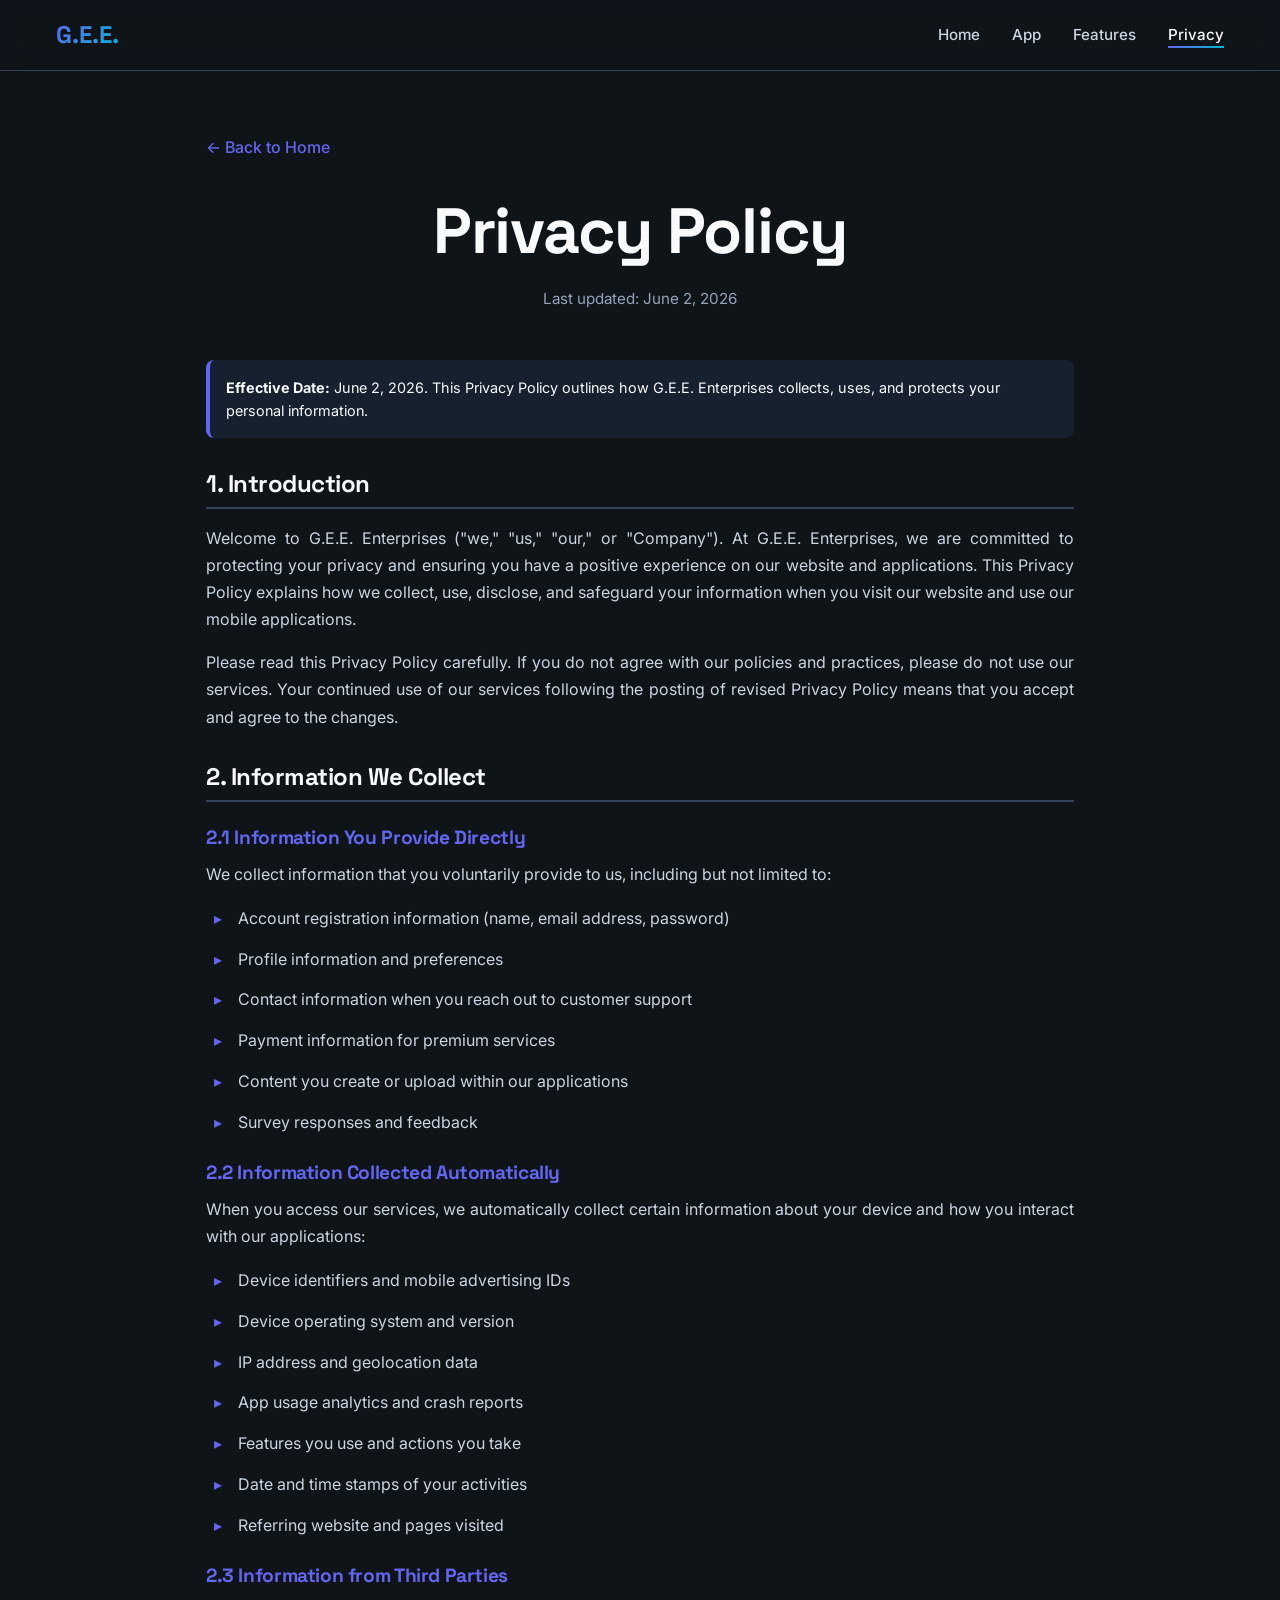
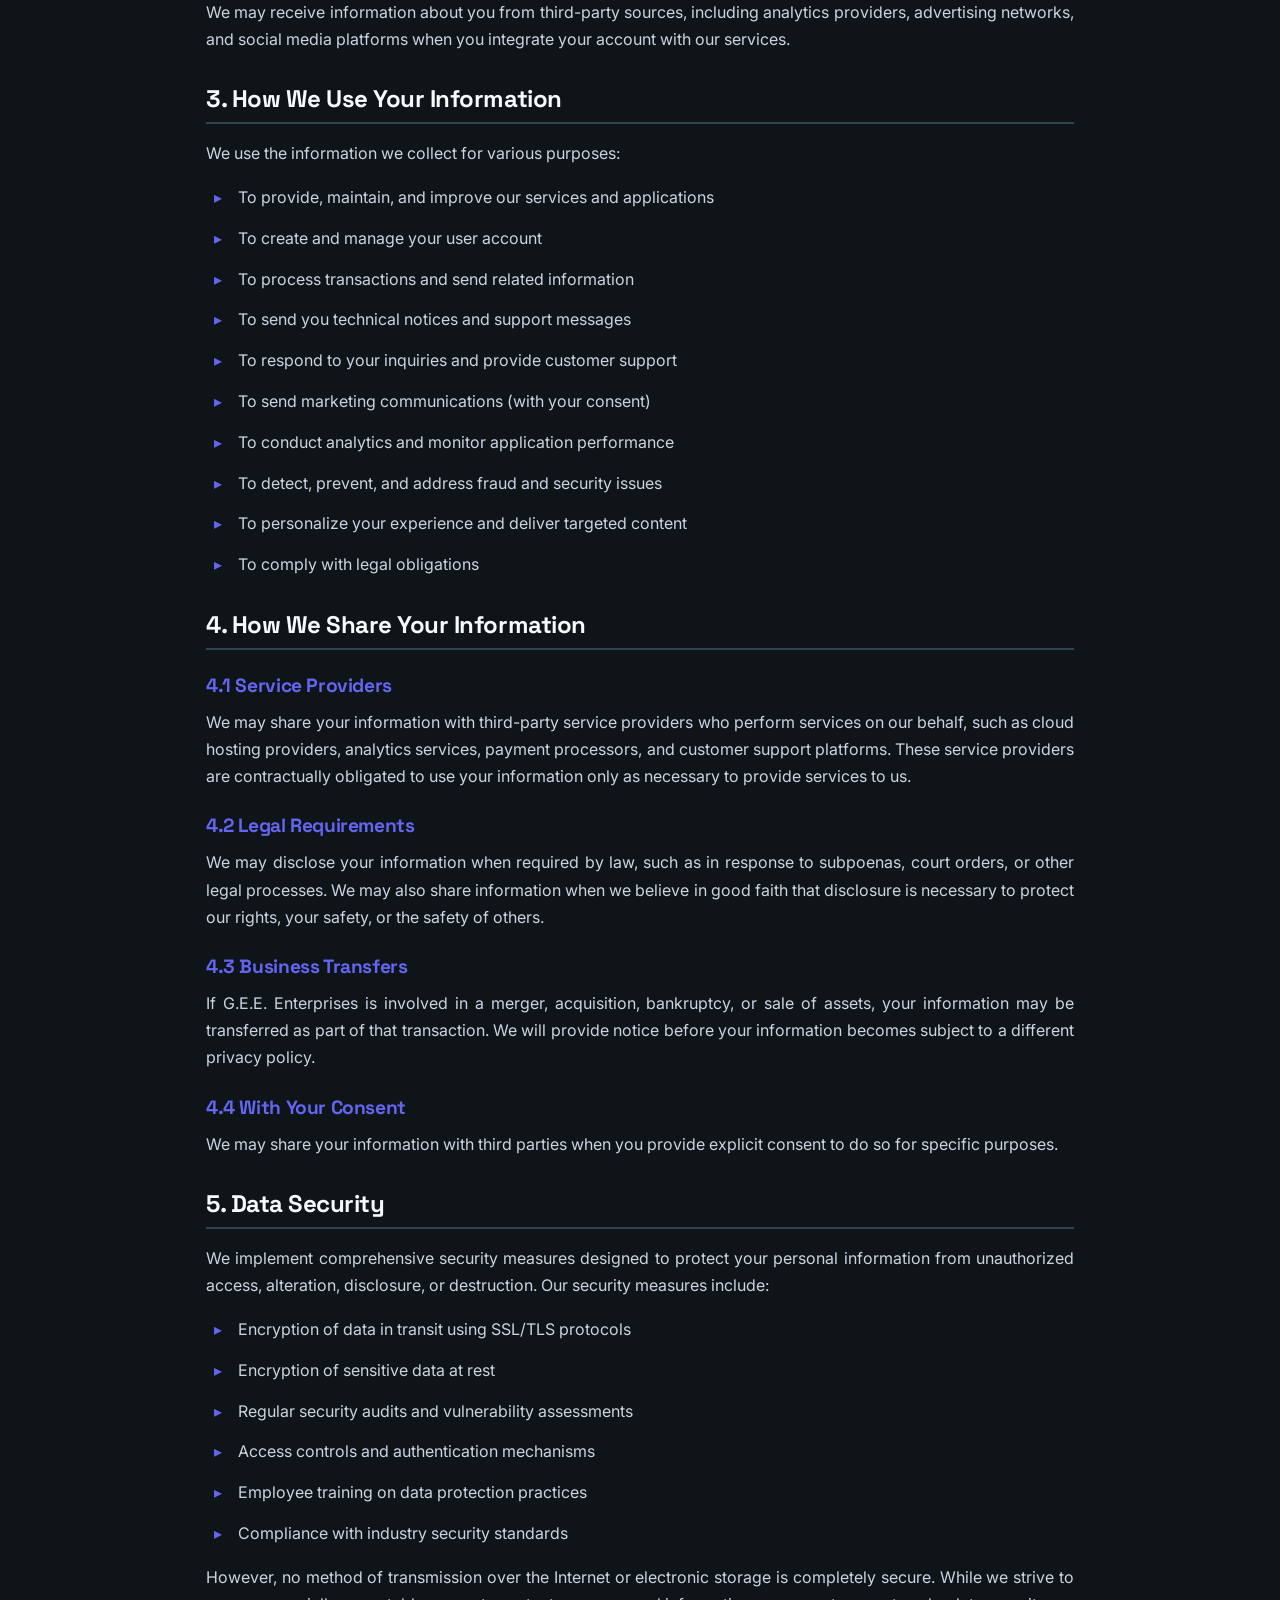
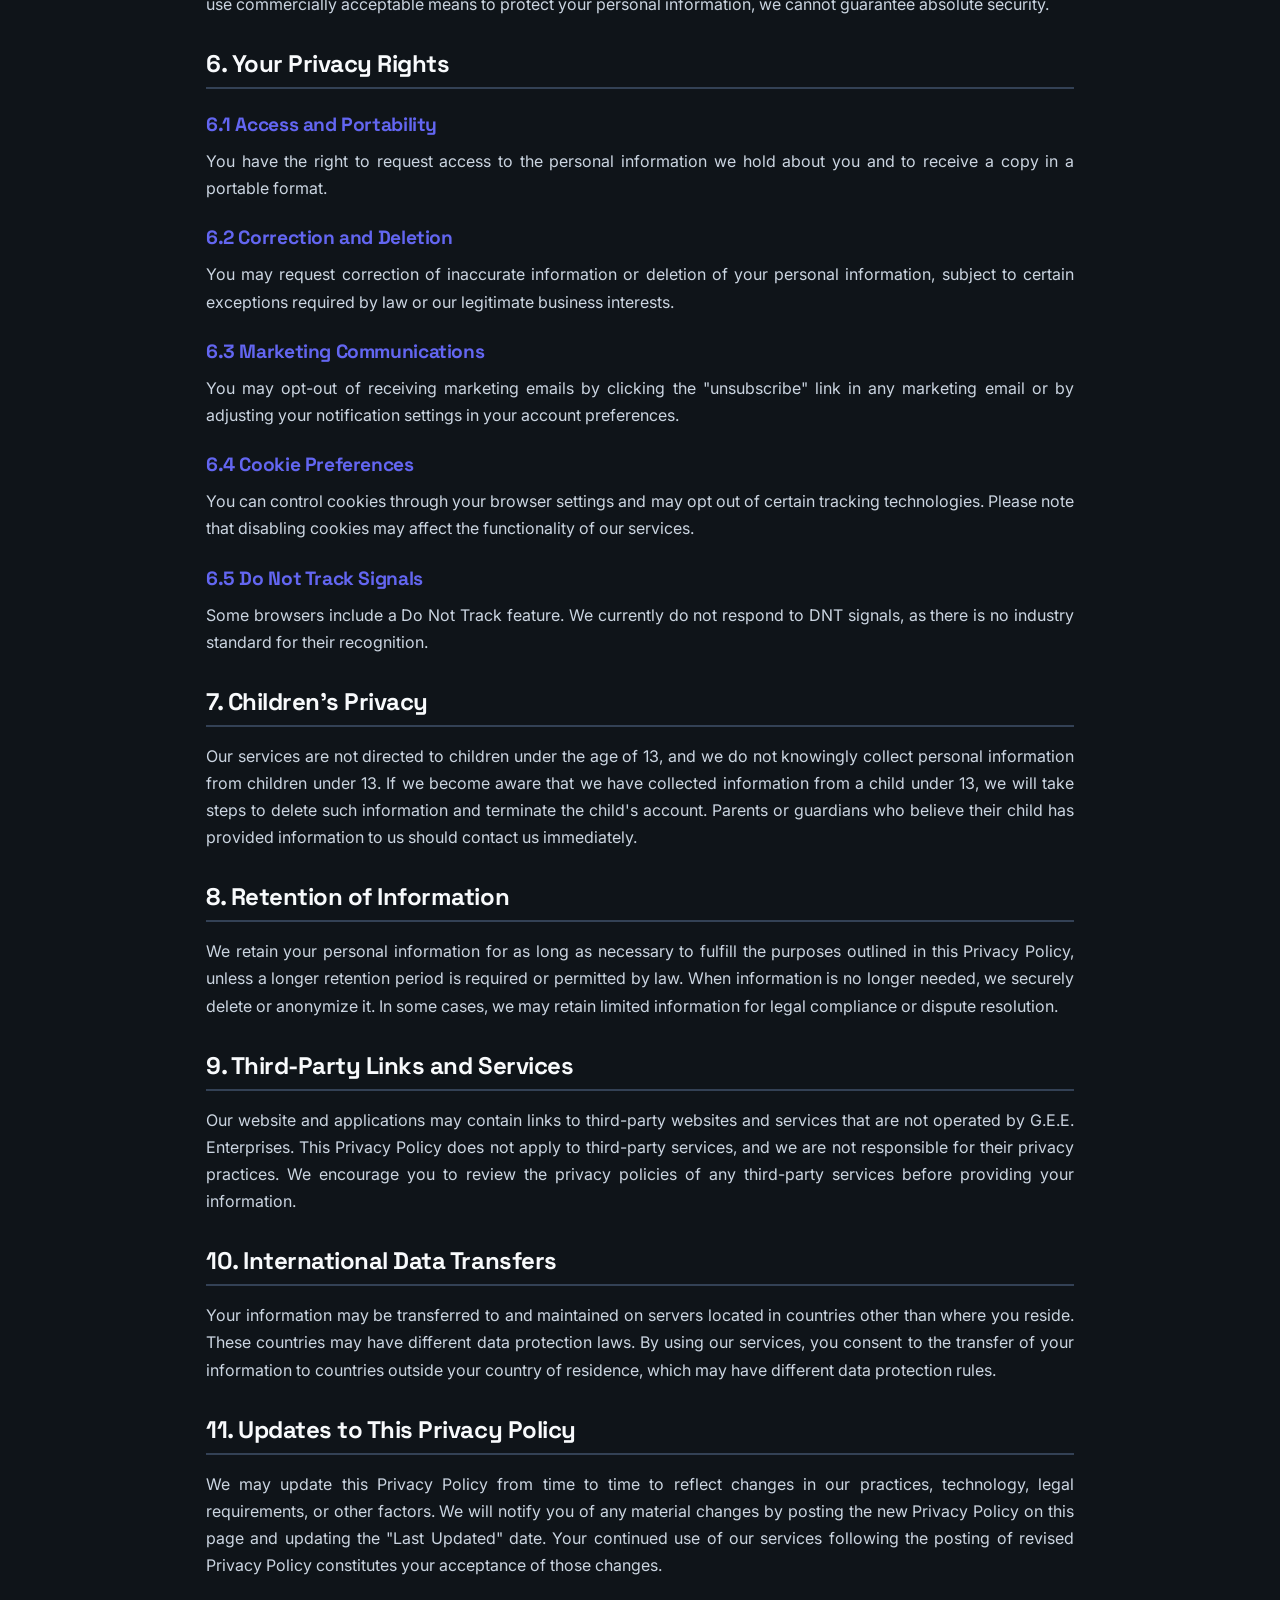
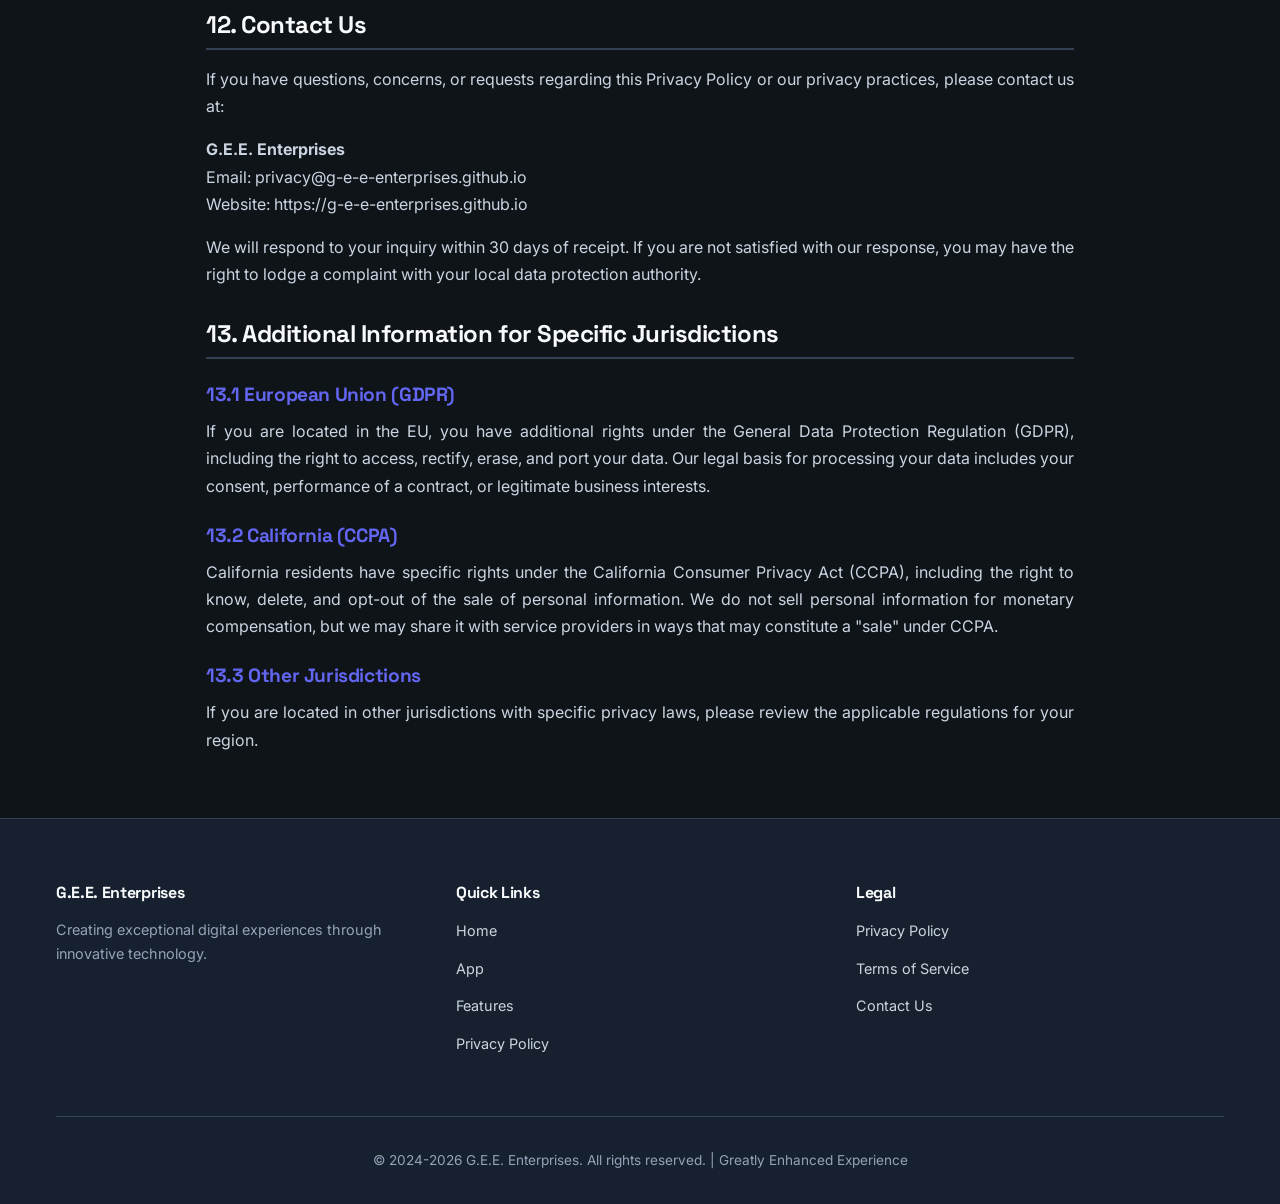
==== privacy-policy.html @ af55ce37 "Create comprehensive privacy policy page for Google Play Store compliance" ====
<!DOCTYPE html>
<html lang="en">
<head>
    <meta charset="UTF-8">
    <meta name="viewport" content="width=device-width, initial-scale=1.0">
    <meta name="description" content="Privacy Policy for G.E.E. Enterprises applications and services.">
    <meta name="theme-color" content="#0f1419">
    
    <title>Privacy Policy | G.E.E. Enterprises</title>
    <link rel="stylesheet" href="styles.css">
    <link rel="preconnect" href="https://fonts.googleapis.com">
    <link rel="preconnect" href="https://fonts.gstatic.com" crossorigin>
    <link href="https://fonts.googleapis.com/css2?family=Inter:wght@300;400;500;600;700&family=Space+Grotesk:wght@600;700&display=swap" rel="stylesheet">
    <style>
        .privacy-container {
            max-width: 900px;
            margin: 4rem auto;
            padding: 0 var(--spacing-unit);
        }

        .privacy-header {
            text-align: center;
            margin-bottom: 3rem;
        }

        .privacy-header h1 {
            margin-bottom: 1rem;
        }

        .privacy-header p {
            font-size: 0.95rem;
            color: var(--text-tertiary);
        }

        .privacy-content {
            line-height: 1.8;
        }

        .privacy-section {
            margin-bottom: 2rem;
        }

        .privacy-section h2 {
            font-size: 1.5rem;
            margin-top: 2rem;
            margin-bottom: 1rem;
            padding-bottom: 0.5rem;
            border-bottom: 2px solid var(--border-color);
        }

        .privacy-section h3 {
            font-size: 1.2rem;
            margin-top: 1.5rem;
            margin-bottom: 0.75rem;
            color: var(--accent-primary);
        }

        .privacy-section p {
            margin-bottom: 1rem;
            text-align: justify;
        }

        .privacy-section ul {
            list-style: none;
            margin: 1rem 0 1rem 2rem;
        }

        .privacy-section ul li {
            margin-bottom: 0.75rem;
            color: var(--text-secondary);
            position: relative;
        }

        .privacy-section ul li::before {
            content: '▸';
            position: absolute;
            left: -1.5rem;
            color: var(--accent-primary);
        }

        .last-updated {
            background-color: var(--bg-secondary);
            border-left: 4px solid var(--accent-primary);
            padding: 1rem;
            border-radius: 0.5rem;
            margin-bottom: 2rem;
            font-size: 0.9rem;
        }

        .back-link {
            display: inline-flex;
            align-items: center;
            gap: 0.5rem;
            margin-bottom: 2rem;
            color: var(--accent-primary);
            font-weight: 500;
            transition: var(--transition);
        }

        .back-link:hover {
            transform: translateX(-4px);
        }

        @media (max-width: 768px) {
            .privacy-container {
                margin: 2rem auto;
            }

            .privacy-section h2 {
                font-size: 1.3rem;
            }

            .privacy-section h3 {
                font-size: 1.1rem;
            }
        }
    </style>
</head>
<body>
    <!-- Navigation -->
    <nav class="navbar">
        <div class="container">
            <div class="navbar-content">
                <div class="logo">
                    <span class="logo-text">G.E.E.</span>
                </div>
                <ul class="nav-links">
                    <li><a href="index.html#home" class="nav-link">Home</a></li>
                    <li><a href="index.html#app" class="nav-link">App</a></li>
                    <li><a href="index.html#features" class="nav-link">Features</a></li>
                    <li><a href="#" class="nav-link active">Privacy</a></li>
                </ul>
            </div>
        </div>
    </nav>

    <!-- Privacy Policy Content -->
    <main class="privacy-container">
        <a href="index.html" class="back-link">← Back to Home</a>

        <div class="privacy-header">
            <h1>Privacy Policy</h1>
            <p>Last updated: June 2, 2026</p>
        </div>

        <div class="last-updated">
            <strong>Effective Date:</strong> June 2, 2026. This Privacy Policy outlines how G.E.E. Enterprises collects, uses, and protects your personal information.
        </div>

        <div class="privacy-content">
            <div class="privacy-section">
                <h2>1. Introduction</h2>
                <p>
                    Welcome to G.E.E. Enterprises ("we," "us," "our," or "Company"). At G.E.E. Enterprises, we are committed to protecting your privacy and ensuring you have a positive experience on our website and applications. This Privacy Policy explains how we collect, use, disclose, and safeguard your information when you visit our website and use our mobile applications.
                </p>
                <p>
                    Please read this Privacy Policy carefully. If you do not agree with our policies and practices, please do not use our services. Your continued use of our services following the posting of revised Privacy Policy means that you accept and agree to the changes.
                </p>
            </div>

            <div class="privacy-section">
                <h2>2. Information We Collect</h2>
                
                <h3>2.1 Information You Provide Directly</h3>
                <p>We collect information that you voluntarily provide to us, including but not limited to:</p>
                <ul>
                    <li>Account registration information (name, email address, password)</li>
                    <li>Profile information and preferences</li>
                    <li>Contact information when you reach out to customer support</li>
                    <li>Payment information for premium services</li>
                    <li>Content you create or upload within our applications</li>
                    <li>Survey responses and feedback</li>
                </ul>

                <h3>2.2 Information Collected Automatically</h3>
                <p>When you access our services, we automatically collect certain information about your device and how you interact with our applications:</p>
                <ul>
                    <li>Device identifiers and mobile advertising IDs</li>
                    <li>Device operating system and version</li>
                    <li>IP address and geolocation data</li>
                    <li>App usage analytics and crash reports</li>
                    <li>Features you use and actions you take</li>
                    <li>Date and time stamps of your activities</li>
                    <li>Referring website and pages visited</li>
                </ul>

                <h3>2.3 Information from Third Parties</h3>
                <p>
                    We may receive information about you from third-party sources, including analytics providers, advertising networks, and social media platforms when you integrate your account with our services.
                </p>
            </div>

            <div class="privacy-section">
                <h2>3. How We Use Your Information</h2>
                <p>We use the information we collect for various purposes:</p>
                <ul>
                    <li>To provide, maintain, and improve our services and applications</li>
                    <li>To create and manage your user account</li>
                    <li>To process transactions and send related information</li>
                    <li>To send you technical notices and support messages</li>
                    <li>To respond to your inquiries and provide customer support</li>
                    <li>To send marketing communications (with your consent)</li>
                    <li>To conduct analytics and monitor application performance</li>
                    <li>To detect, prevent, and address fraud and security issues</li>
                    <li>To personalize your experience and deliver targeted content</li>
                    <li>To comply with legal obligations</li>
                </ul>
            </div>

            <div class="privacy-section">
                <h2>4. How We Share Your Information</h2>
                
                <h3>4.1 Service Providers</h3>
                <p>
                    We may share your information with third-party service providers who perform services on our behalf, such as cloud hosting providers, analytics services, payment processors, and customer support platforms. These service providers are contractually obligated to use your information only as necessary to provide services to us.
                </p>

                <h3>4.2 Legal Requirements</h3>
                <p>
                    We may disclose your information when required by law, such as in response to subpoenas, court orders, or other legal processes. We may also share information when we believe in good faith that disclosure is necessary to protect our rights, your safety, or the safety of others.
                </p>

                <h3>4.3 Business Transfers</h3>
                <p>
                    If G.E.E. Enterprises is involved in a merger, acquisition, bankruptcy, or sale of assets, your information may be transferred as part of that transaction. We will provide notice before your information becomes subject to a different privacy policy.
                </p>

                <h3>4.4 With Your Consent</h3>
                <p>
                    We may share your information with third parties when you provide explicit consent to do so for specific purposes.
                </p>
            </div>

            <div class="privacy-section">
                <h2>5. Data Security</h2>
                <p>
                    We implement comprehensive security measures designed to protect your personal information from unauthorized access, alteration, disclosure, or destruction. Our security measures include:
                </p>
                <ul>
                    <li>Encryption of data in transit using SSL/TLS protocols</li>
                    <li>Encryption of sensitive data at rest</li>
                    <li>Regular security audits and vulnerability assessments</li>
                    <li>Access controls and authentication mechanisms</li>
                    <li>Employee training on data protection practices</li>
                    <li>Compliance with industry security standards</li>
                </ul>
                <p>
                    However, no method of transmission over the Internet or electronic storage is completely secure. While we strive to use commercially acceptable means to protect your personal information, we cannot guarantee absolute security.
                </p>
            </div>

            <div class="privacy-section">
                <h2>6. Your Privacy Rights</h2>
                
                <h3>6.1 Access and Portability</h3>
                <p>
                    You have the right to request access to the personal information we hold about you and to receive a copy in a portable format.
                </p>

                <h3>6.2 Correction and Deletion</h3>
                <p>
                    You may request correction of inaccurate information or deletion of your personal information, subject to certain exceptions required by law or our legitimate business interests.
                </p>

                <h3>6.3 Marketing Communications</h3>
                <p>
                    You may opt-out of receiving marketing emails by clicking the "unsubscribe" link in any marketing email or by adjusting your notification settings in your account preferences.
                </p>

                <h3>6.4 Cookie Preferences</h3>
                <p>
                    You can control cookies through your browser settings and may opt out of certain tracking technologies. Please note that disabling cookies may affect the functionality of our services.
                </p>

                <h3>6.5 Do Not Track Signals</h3>
                <p>
                    Some browsers include a Do Not Track feature. We currently do not respond to DNT signals, as there is no industry standard for their recognition.
                </p>
            </div>

            <div class="privacy-section">
                <h2>7. Children's Privacy</h2>
                <p>
                    Our services are not directed to children under the age of 13, and we do not knowingly collect personal information from children under 13. If we become aware that we have collected information from a child under 13, we will take steps to delete such information and terminate the child's account. Parents or guardians who believe their child has provided information to us should contact us immediately.
                </p>
            </div>

            <div class="privacy-section">
                <h2>8. Retention of Information</h2>
                <p>
                    We retain your personal information for as long as necessary to fulfill the purposes outlined in this Privacy Policy, unless a longer retention period is required or permitted by law. When information is no longer needed, we securely delete or anonymize it. In some cases, we may retain limited information for legal compliance or dispute resolution.
                </p>
            </div>

            <div class="privacy-section">
                <h2>9. Third-Party Links and Services</h2>
                <p>
                    Our website and applications may contain links to third-party websites and services that are not operated by G.E.E. Enterprises. This Privacy Policy does not apply to third-party services, and we are not responsible for their privacy practices. We encourage you to review the privacy policies of any third-party services before providing your information.
                </p>
            </div>

            <div class="privacy-section">
                <h2>10. International Data Transfers</h2>
                <p>
                    Your information may be transferred to and maintained on servers located in countries other than where you reside. These countries may have different data protection laws. By using our services, you consent to the transfer of your information to countries outside your country of residence, which may have different data protection rules.
                </p>
            </div>

            <div class="privacy-section">
                <h2>11. Updates to This Privacy Policy</h2>
                <p>
                    We may update this Privacy Policy from time to time to reflect changes in our practices, technology, legal requirements, or other factors. We will notify you of any material changes by posting the new Privacy Policy on this page and updating the "Last Updated" date. Your continued use of our services following the posting of revised Privacy Policy constitutes your acceptance of those changes.
                </p>
            </div>

            <div class="privacy-section">
                <h2>12. Contact Us</h2>
                <p>
                    If you have questions, concerns, or requests regarding this Privacy Policy or our privacy practices, please contact us at:
                </p>
                <p>
                    <strong>G.E.E. Enterprises</strong><br>
                    Email: privacy@g-e-e-enterprises.github.io<br>
                    Website: https://g-e-e-enterprises.github.io<br>
                </p>
                <p>
                    We will respond to your inquiry within 30 days of receipt. If you are not satisfied with our response, you may have the right to lodge a complaint with your local data protection authority.
                </p>
            </div>

            <div class="privacy-section">
                <h2>13. Additional Information for Specific Jurisdictions</h2>
                
                <h3>13.1 European Union (GDPR)</h3>
                <p>
                    If you are located in the EU, you have additional rights under the General Data Protection Regulation (GDPR), including the right to access, rectify, erase, and port your data. Our legal basis for processing your data includes your consent, performance of a contract, or legitimate business interests.
                </p>

                <h3>13.2 California (CCPA)</h3>
                <p>
                    California residents have specific rights under the California Consumer Privacy Act (CCPA), including the right to know, delete, and opt-out of the sale of personal information. We do not sell personal information for monetary compensation, but we may share it with service providers in ways that may constitute a "sale" under CCPA.
                </p>

                <h3>13.3 Other Jurisdictions</h3>
                <p>
                    If you are located in other jurisdictions with specific privacy laws, please review the applicable regulations for your region.
                </p>
            </div>
        </div>
    </main>

    <!-- Footer -->
    <footer class="footer">
        <div class="container">
            <div class="footer-content">
                <div class="footer-section">
                    <h4>G.E.E. Enterprises</h4>
                    <p>Creating exceptional digital experiences through innovative technology.</p>
                </div>
                <div class="footer-section">
                    <h4>Quick Links</h4>
                    <ul>
                        <li><a href="index.html#home">Home</a></li>
                        <li><a href="index.html#app">App</a></li>
                        <li><a href="index.html#features">Features</a></li>
                        <li><a href="#">Privacy Policy</a></li>
                    </ul>
                </div>
                <div class="footer-section">
                    <h4>Legal</h4>
                    <ul>
                        <li><a href="#">Privacy Policy</a></li>
                        <li><a href="#">Terms of Service</a></li>
                        <li><a href="#">Contact Us</a></li>
                    </ul>
                </div>
            </div>
            <div class="footer-bottom">
                <p>&copy; 2024-2026 G.E.E. Enterprises. All rights reserved. | Greatly Enhanced Experience</p>
            </div>
        </div>
    </footer>
</body>
</html>
---- styles.css ----
/* ============================================
   G.E.E. Enterprises - Premium Styles
   Dark Theme with Modern Design
   ============================================ */

:root {
    /* Color Palette */
    --bg-primary: #0f1419;
    --bg-secondary: #16202e;
    --bg-tertiary: #1f2937;
    
    --text-primary: #f8fafc;
    --text-secondary: #cbd5e1;
    --text-tertiary: #94a3b8;
    
    --accent-primary: #6366f1;
    --accent-secondary: #06b6d4;
    --accent-tertiary: #8b5cf6;
    --accent-danger: #ef4444;
    
    --border-color: #334155;
    
    /* Gradients */
    --gradient-primary: linear-gradient(135deg, #6366f1 0%, #06b6d4 100%);
    --gradient-secondary: linear-gradient(135deg, #8b5cf6 0%, #ec4899 100%);
    
    /* Typography */
    --font-primary: 'Inter', sans-serif;
    --font-display: 'Space Grotesk', sans-serif;
    
    /* Spacing */
    --spacing-unit: 1rem;
    
    /* Transitions */
    --transition: all 0.3s cubic-bezier(0.4, 0, 0.2, 1);
}

/* ============================================
   Reset & Base Styles
   ============================================ */

* {
    margin: 0;
    padding: 0;
    box-sizing: border-box;
}

html {
    scroll-behavior: smooth;
}

body {
    font-family: var(--font-primary);
    background-color: var(--bg-primary);
    color: var(--text-primary);
    line-height: 1.6;
    font-size: 16px;
    font-weight: 400;
    overflow-x: hidden;
}

/* ============================================
   Typography
   ============================================ */

h1, h2, h3, h4, h5, h6 {
    font-family: var(--font-display);
    font-weight: 700;
    line-height: 1.2;
    letter-spacing: -0.02em;
}

h1 {
    font-size: clamp(2rem, 5vw, 4rem);
}

h2 {
    font-size: clamp(1.75rem, 4vw, 3rem);
}

h3 {
    font-size: clamp(1.25rem, 2.5vw, 1.75rem);
}

p {
    color: var(--text-secondary);
    font-size: 1rem;
    line-height: 1.7;
}

a {
    color: var(--accent-primary);
    text-decoration: none;
    transition: var(--transition);
}

a:hover {
    color: var(--accent-secondary);
}

/* ============================================
   Container & Layout
   ============================================ */

.container {
    max-width: 1200px;
    margin: 0 auto;
    padding: 0 var(--spacing-unit);
    width: 100%;
}

/* ============================================
   Navigation Bar
   ============================================ */

.navbar {
    position: sticky;
    top: 0;
    z-index: 1000;
    background-color: rgba(15, 20, 25, 0.8);
    backdrop-filter: blur(10px);
    border-bottom: 1px solid var(--border-color);
}

.navbar-content {
    display: flex;
    justify-content: space-between;
    align-items: center;
    padding: 1rem 0;
}

.logo {
    display: flex;
    align-items: center;
    gap: 0.5rem;
}

.logo-text {
    font-family: var(--font-display);
    font-size: 1.5rem;
    font-weight: 700;
    background: var(--gradient-primary);
    -webkit-background-clip: text;
    -webkit-text-fill-color: transparent;
    background-clip: text;
}

.nav-links {
    display: flex;
    gap: 2rem;
    list-style: none;
}

.nav-link {
    color: var(--text-secondary);
    font-size: 0.95rem;
    font-weight: 500;
    position: relative;
    transition: var(--transition);
}

.nav-link::after {
    content: '';
    position: absolute;
    bottom: -4px;
    left: 0;
    width: 0;
    height: 2px;
    background: var(--gradient-primary);
    transition: var(--transition);
}

.nav-link:hover,
.nav-link.active {
    color: var(--text-primary);
}

.nav-link:hover::after,
.nav-link.active::after {
    width: 100%;
}

/* ============================================
   Buttons
   ============================================ */

.btn {
    display: inline-flex;
    align-items: center;
    justify-content: center;
    gap: 0.5rem;
    padding: 0.75rem 1.5rem;
    border: none;
    border-radius: 0.5rem;
    font-family: var(--font-primary);
    font-size: 0.95rem;
    font-weight: 600;
    cursor: pointer;
    transition: var(--transition);
    text-decoration: none;
}

.btn-primary {
    background: var(--gradient-primary);
    color: var(--text-primary);
    box-shadow: 0 8px 24px rgba(99, 102, 241, 0.3);
}

.btn-primary:hover {
    box-shadow: 0 12px 32px rgba(99, 102, 241, 0.4);
    transform: translateY(-2px);
}

.btn-secondary {
    background-color: transparent;
    color: var(--text-primary);
    border: 2px solid var(--border-color);
}

.btn-secondary:hover {
    background-color: var(--bg-secondary);
    border-color: var(--accent-primary);
    color: var(--accent-primary);
}

.btn-lg {
    padding: 1rem 2rem;
    font-size: 1.05rem;
}

/* ============================================
   Hero Section
   ============================================ */

.hero {
    position: relative;
    min-height: calc(100vh - 80px);
    display: flex;
    align-items: center;
    justify-content: center;
    padding: 4rem 0;
    overflow: hidden;
}

.hero .container {
    position: relative;
    z-index: 10;
}

.hero-content {
    text-align: center;
    animation: fadeInUp 0.8s ease-out;
}

.hero-title {
    margin-bottom: 1.5rem;
    letter-spacing: -0.03em;
}

.gradient-text {
    background: var(--gradient-primary);
    -webkit-background-clip: text;
    -webkit-text-fill-color: transparent;
    background-clip: text;
}

.hero-subtitle {
    font-size: 1.25rem;
    max-width: 600px;
    margin: 0 auto 2rem;
    color: var(--text-secondary);
}

.hero-cta {
    display: flex;
    gap: 1rem;
    justify-content: center;
    flex-wrap: wrap;
}

.hero-background {
    position: absolute;
    inset: 0;
    z-index: 0;
}

.gradient-orb {
    position: absolute;
    border-radius: 50%;
    filter: blur(100px);
    opacity: 0.3;
}

.gradient-orb-1 {
    width: 400px;
    height: 400px;
    background: var(--gradient-primary);
    top: -200px;
    right: -200px;
    animation: float 8s ease-in-out infinite;
}

.gradient-orb-2 {
    width: 300px;
    height: 300px;
    background: var(--gradient-secondary);
    bottom: -150px;
    left: -150px;
    animation: float 10s ease-in-out infinite reverse;
}

@keyframes fadeInUp {
    from {
        opacity: 0;
        transform: translateY(30px);
    }
    to {
        opacity: 1;
        transform: translateY(0);
    }
}

@keyframes float {
    0%, 100% {
        transform: translateY(0px);
    }
    50% {
        transform: translateY(30px);
    }
}

/* ============================================
   Sections - General
   ============================================ */

section {
    padding: 6rem 0;
}

.section-header {
    text-align: center;
    margin-bottom: 4rem;
}

.section-header h2 {
    margin-bottom: 1rem;
}

.section-header p {
    font-size: 1.1rem;
    max-width: 500px;
    margin: 0 auto;
}

/* ============================================
   App Section
   ============================================ */

.app-section {
    background-color: var(--bg-secondary);
}

.app-grid {
    display: grid;
    grid-template-columns: 1fr 1fr;
    gap: 4rem;
    align-items: center;
}

.app-mockup {
    display: flex;
    justify-content: center;
    animation: slideInLeft 0.8s ease-out;
}

.phone-frame {
    width: 280px;
    height: 560px;
    background: linear-gradient(135deg, #1f2937 0%, #111827 100%);
    border-radius: 40px;
    padding: 12px;
    box-shadow: 0 20px 60px rgba(0, 0, 0, 0.4);
    position: relative;
    border: 1px solid var(--border-color);
}

.phone-frame::before {
    content: '';
    position: absolute;
    top: 0;
    left: 50%;
    transform: translateX(-50%);
    width: 150px;
    height: 28px;
    background-color: #0f1419;
    border-radius: 0 0 30px 30px;
    z-index: 10;
}

.phone-screen {
    width: 100%;
    height: 100%;
    background: linear-gradient(135deg, #16202e 0%, #1f2937 100%);
    border-radius: 35px;
    overflow: hidden;
    display: flex;
    align-items: center;
    justify-content: center;
}

.mockup-placeholder {
    width: 100%;
    height: 100%;
    padding: 20px;
}

.mockup-placeholder svg {
    width: 100%;
    height: 100%;
}

@keyframes slideInLeft {
    from {
        opacity: 0;
        transform: translateX(-50px);
    }
    to {
        opacity: 1;
        transform: translateX(0);
    }
}

.app-content {
    animation: slideInRight 0.8s ease-out;
}

.app-content h3 {
    margin-bottom: 1rem;
}

.app-content > p {
    margin-bottom: 2rem;
    font-size: 1.05rem;
}

@keyframes slideInRight {
    from {
        opacity: 0;
        transform: translateX(50px);
    }
    to {
        opacity: 1;
        transform: translateX(0);
    }
}

/* ============================================
   Features List
   ============================================ */

.features-list {
    list-style: none;
    margin: 2rem 0;
}

.features-list li {
    display: flex;
    align-items: center;
    gap: 1rem;
    padding: 0.75rem 0;
    color: var(--text-secondary);
    font-size: 1rem;
}

.feature-icon {
    display: inline-flex;
    align-items: center;
    justify-content: center;
    width: 28px;
    height: 28px;
    background: var(--gradient-primary);
    color: var(--text-primary);
    border-radius: 50%;
    font-weight: 700;
    flex-shrink: 0;
}

/* ============================================
   Download Badges
   ============================================ */

.download-badges {
    display: flex;
    gap: 1rem;
    margin-top: 2rem;
    flex-wrap: wrap;
}

.store-badge {
    display: inline-flex;
    align-items: center;
    gap: 0.75rem;
    padding: 0.75rem 1.5rem;
    background-color: var(--bg-tertiary);
    border: 1px solid var(--border-color);
    border-radius: 0.5rem;
    color: var(--text-primary);
    transition: var(--transition);
}

.store-badge:hover {
    background-color: var(--bg-primary);
    border-color: var(--accent-primary);
    color: var(--accent-primary);
    transform: translateY(-2px);
}

.store-badge svg {
    width: 24px;
    height: 24px;
}

/* ============================================
   Features Grid
   ============================================ */

.features-section {
    position: relative;
}

.features-grid {
    display: grid;
    grid-template-columns: repeat(auto-fit, minmax(250px, 1fr));
    gap: 2rem;
}

.feature-card {
    background: linear-gradient(135deg, rgba(99, 102, 241, 0.05) 0%, rgba(6, 182, 212, 0.05) 100%);
    border: 1px solid var(--border-color);
    border-radius: 1rem;
    padding: 2rem;
    transition: var(--transition);
    position: relative;
    overflow: hidden;
}

.feature-card::before {
    content: '';
    position: absolute;
    top: 0;
    left: 0;
    right: 0;
    bottom: 0;
    background: var(--gradient-primary);
    opacity: 0;
    transition: var(--transition);
    z-index: -1;
}

.feature-card:hover {
    border-color: var(--accent-primary);
    transform: translateY(-8px);
}

.feature-card:hover::before {
    opacity: 0.05;
}

.feature-icon-box {
    width: 56px;
    height: 56px;
    background: var(--gradient-primary);
    border-radius: 0.75rem;
    display: flex;
    align-items: center;
    justify-content: center;
    margin-bottom: 1rem;
    color: var(--text-primary);
}

.feature-card h3 {
    margin-bottom: 0.75rem;
    color: var(--text-primary);
}

.feature-card p {
    font-size: 0.95rem;
}

/* ============================================
   CTA Section
   ============================================ */

.cta-section {
    background: linear-gradient(135deg, var(--bg-secondary) 0%, #1a2942 100%);
    position: relative;
    overflow: hidden;
}

.cta-section::before {
    content: '';
    position: absolute;
    inset: 0;
    background: radial-gradient(circle at 30% 50%, rgba(99, 102, 241, 0.1) 0%, transparent 50%);
    z-index: 0;
}

.cta-section::after {
    content: '';
    position: absolute;
    inset: 0;
    background: radial-gradient(circle at 70% 50%, rgba(6, 182, 212, 0.1) 0%, transparent 50%);
    z-index: 0;
}

.cta-content {
    position: relative;
    z-index: 10;
    text-align: center;
}

.cta-content h2 {
    margin-bottom: 1rem;
}

.cta-content p {
    font-size: 1.1rem;
    max-width: 500px;
    margin: 0 auto 2rem;
}

/* ============================================
   Footer
   ============================================ */

.footer {
    background-color: var(--bg-secondary);
    border-top: 1px solid var(--border-color);
    padding-top: 4rem;
    padding-bottom: 2rem;
}

.footer-content {
    display: grid;
    grid-template-columns: repeat(auto-fit, minmax(250px, 1fr));
    gap: 2rem;
    margin-bottom: 3rem;
}

.footer-section h4 {
    margin-bottom: 1rem;
    color: var(--text-primary);
    font-size: 1rem;
}

.footer-section p {
    font-size: 0.9rem;
    color: var(--text-tertiary);
}

.footer-section ul {
    list-style: none;
}

.footer-section ul li {
    margin-bottom: 0.75rem;
}

.footer-section a {
    color: var(--text-secondary);
    font-size: 0.9rem;
    transition: var(--transition);
}

.footer-section a:hover {
    color: var(--accent-primary);
}

.footer-bottom {
    border-top: 1px solid var(--border-color);
    padding-top: 2rem;
    text-align: center;
}

.footer-bottom p {
    font-size: 0.85rem;
    color: var(--text-tertiary);
}

/* ============================================
   Responsive Design
   ============================================ */

@media (max-width: 768px) {
    .nav-links {
        gap: 1rem;
    }

    .hero-cta {
        gap: 0.75rem;
    }

    .app-grid {
        grid-template-columns: 1fr;
        gap: 2rem;
    }

    .app-mockup {
        order: 2;
    }

    .app-content {
        order: 1;
    }

    .phone-frame {
        width: 240px;
        height: 480px;
    }

    .features-grid {
        grid-template-columns: 1fr;
    }

    .download-badges {
        flex-direction: column;
    }

    .store-badge {
        justify-content: center;
    }

    section {
        padding: 4rem 0;
    }

    .section-header {
        margin-bottom: 2rem;
    }
}

@media (max-width: 480px) {
    .hero-title {
        font-size: 1.75rem;
    }

    .hero-subtitle {
        font-size: 1rem;
    }

    .btn {
        padding: 0.6rem 1.2rem;
        font-size: 0.9rem;
    }

    .nav-links {
        gap: 0.75rem;
        font-size: 0.85rem;
    }

    .navbar-content {
        padding: 0.75rem 0;
    }

    .phone-frame {
        width: 200px;
        height: 400px;
    }

    .feature-card {
        padding: 1.5rem;
    }

    h2 {
        font-size: 1.5rem;
    }

    .cta-content h2 {
        font-size: 1.5rem;
    }

    .gradient-orb-1 {
        width: 250px;
        height: 250px;
    }

    .gradient-orb-2 {
        width: 200px;
        height: 200px;
    }
}

/* ============================================
   Print Styles
   ============================================ */

@media print {
    .navbar,
    .cta-section,
    .footer {
        display: none;
    }

    body {
        background-color: white;
        color: black;
    }
}
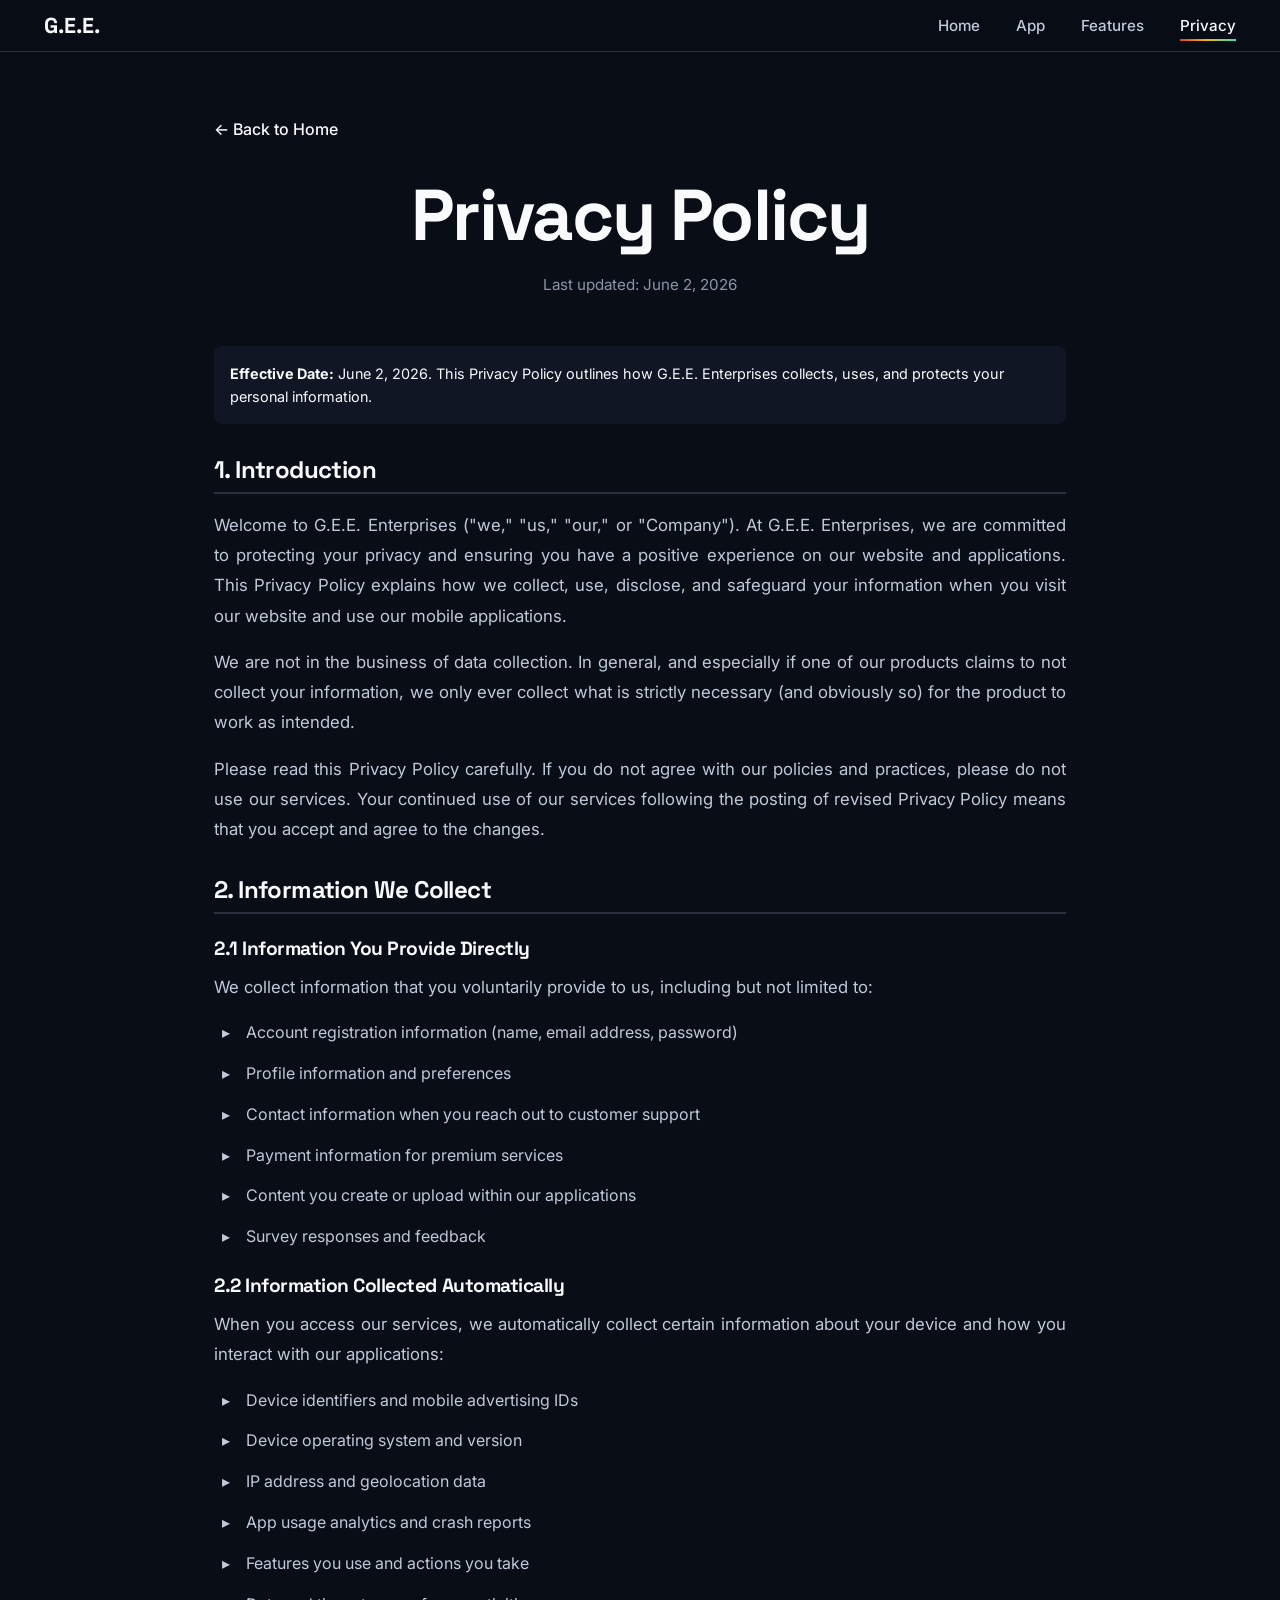
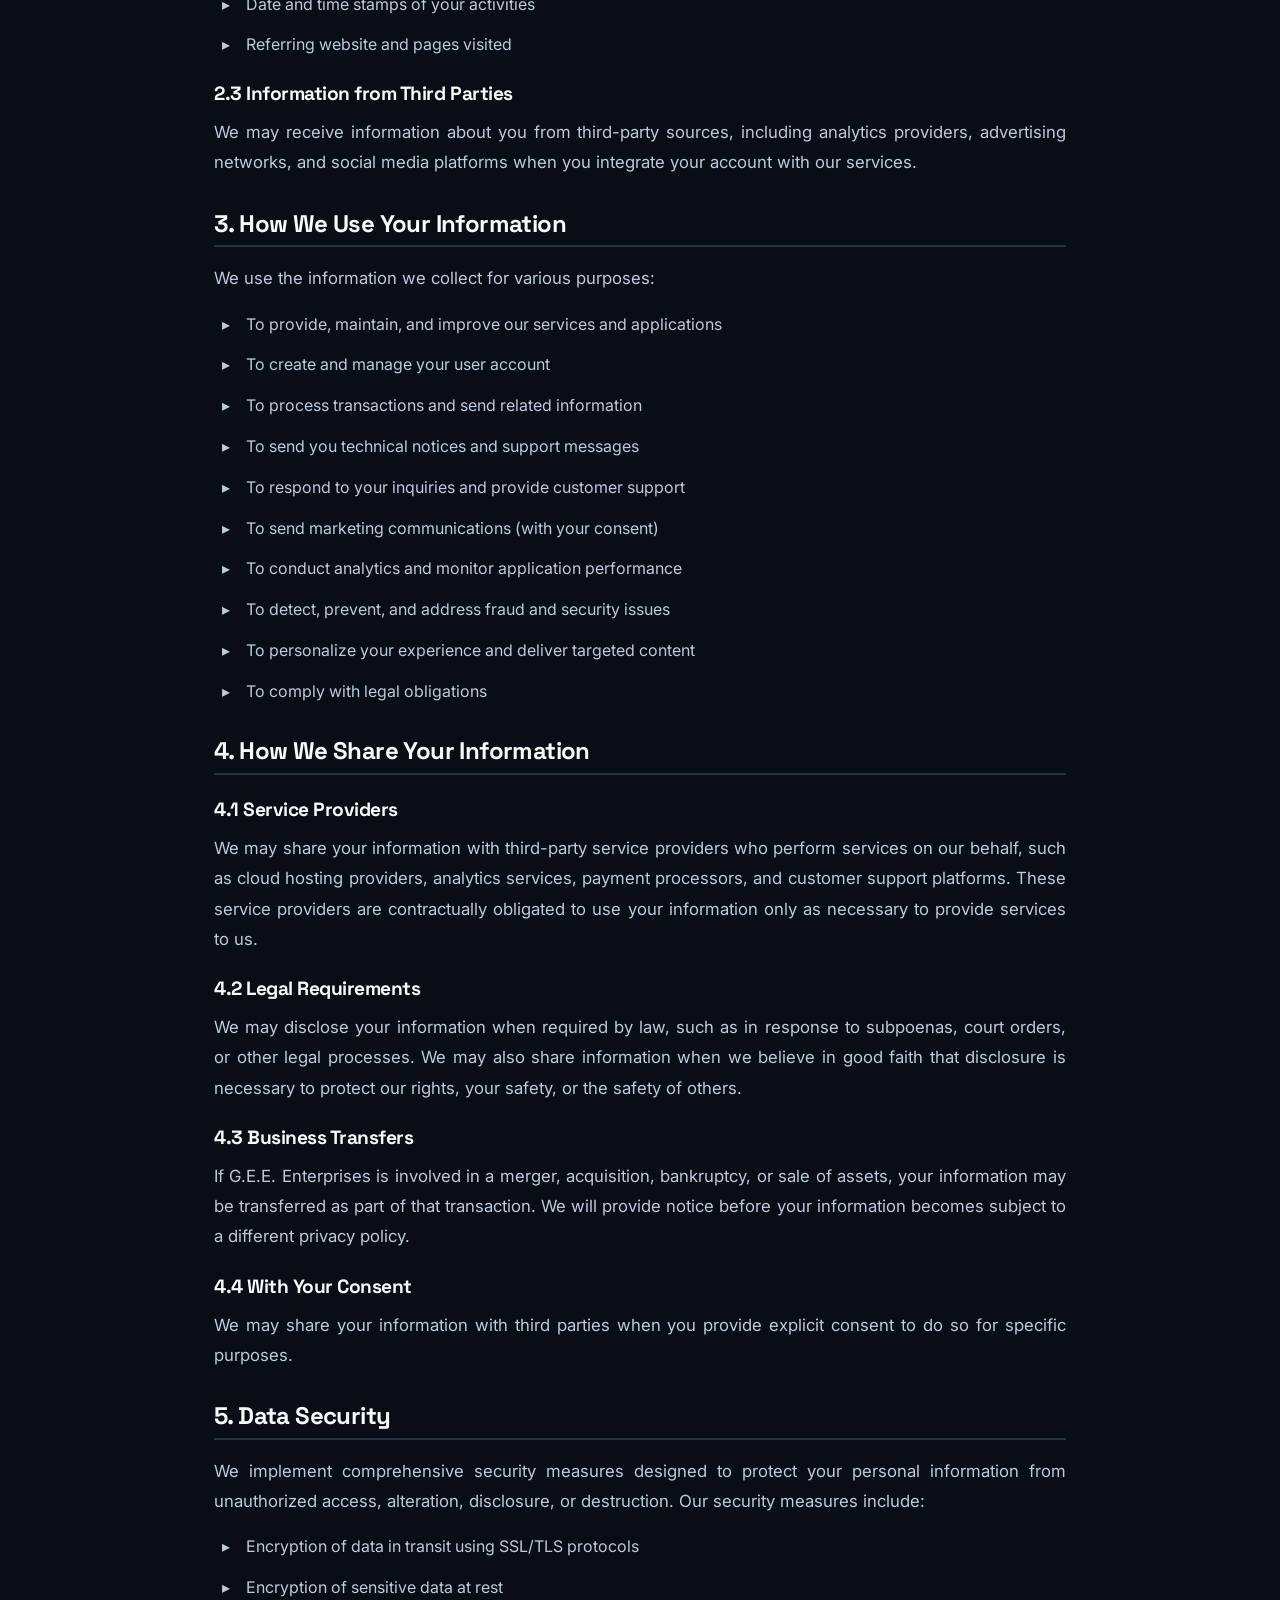
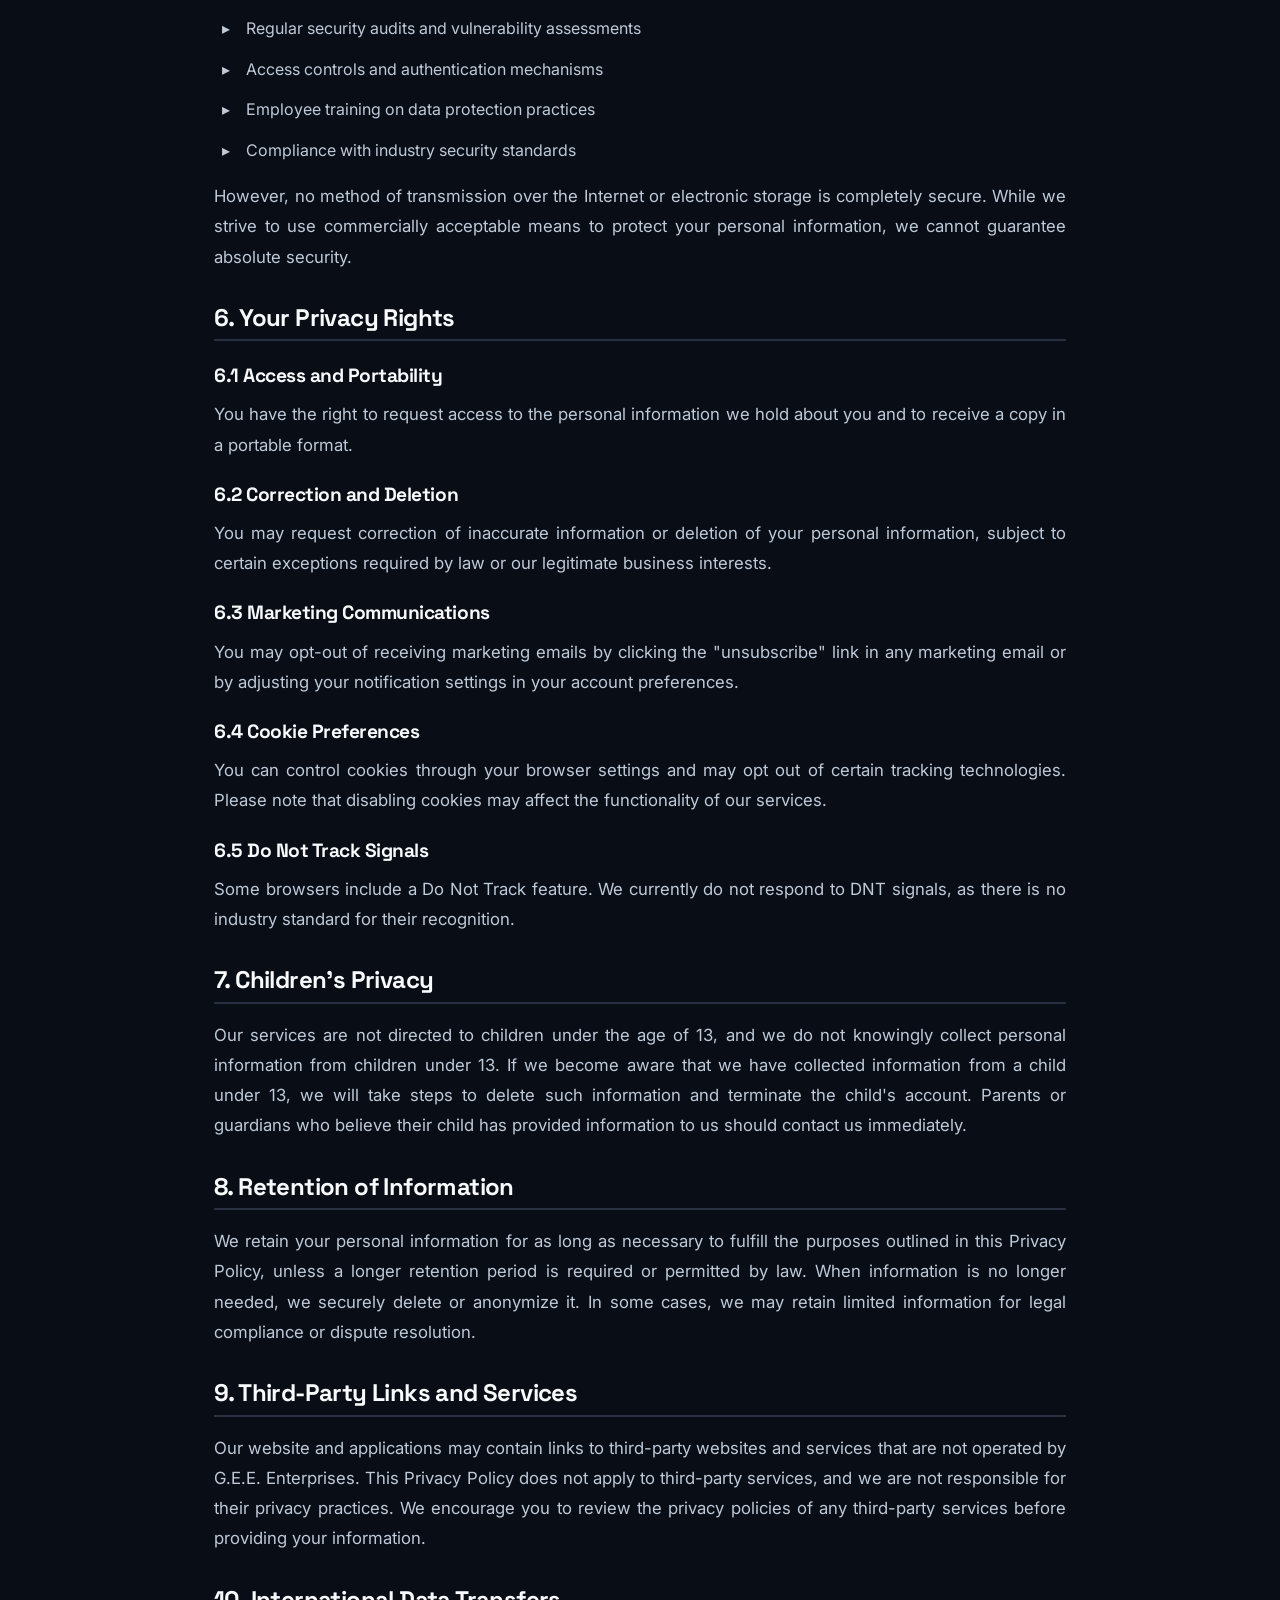
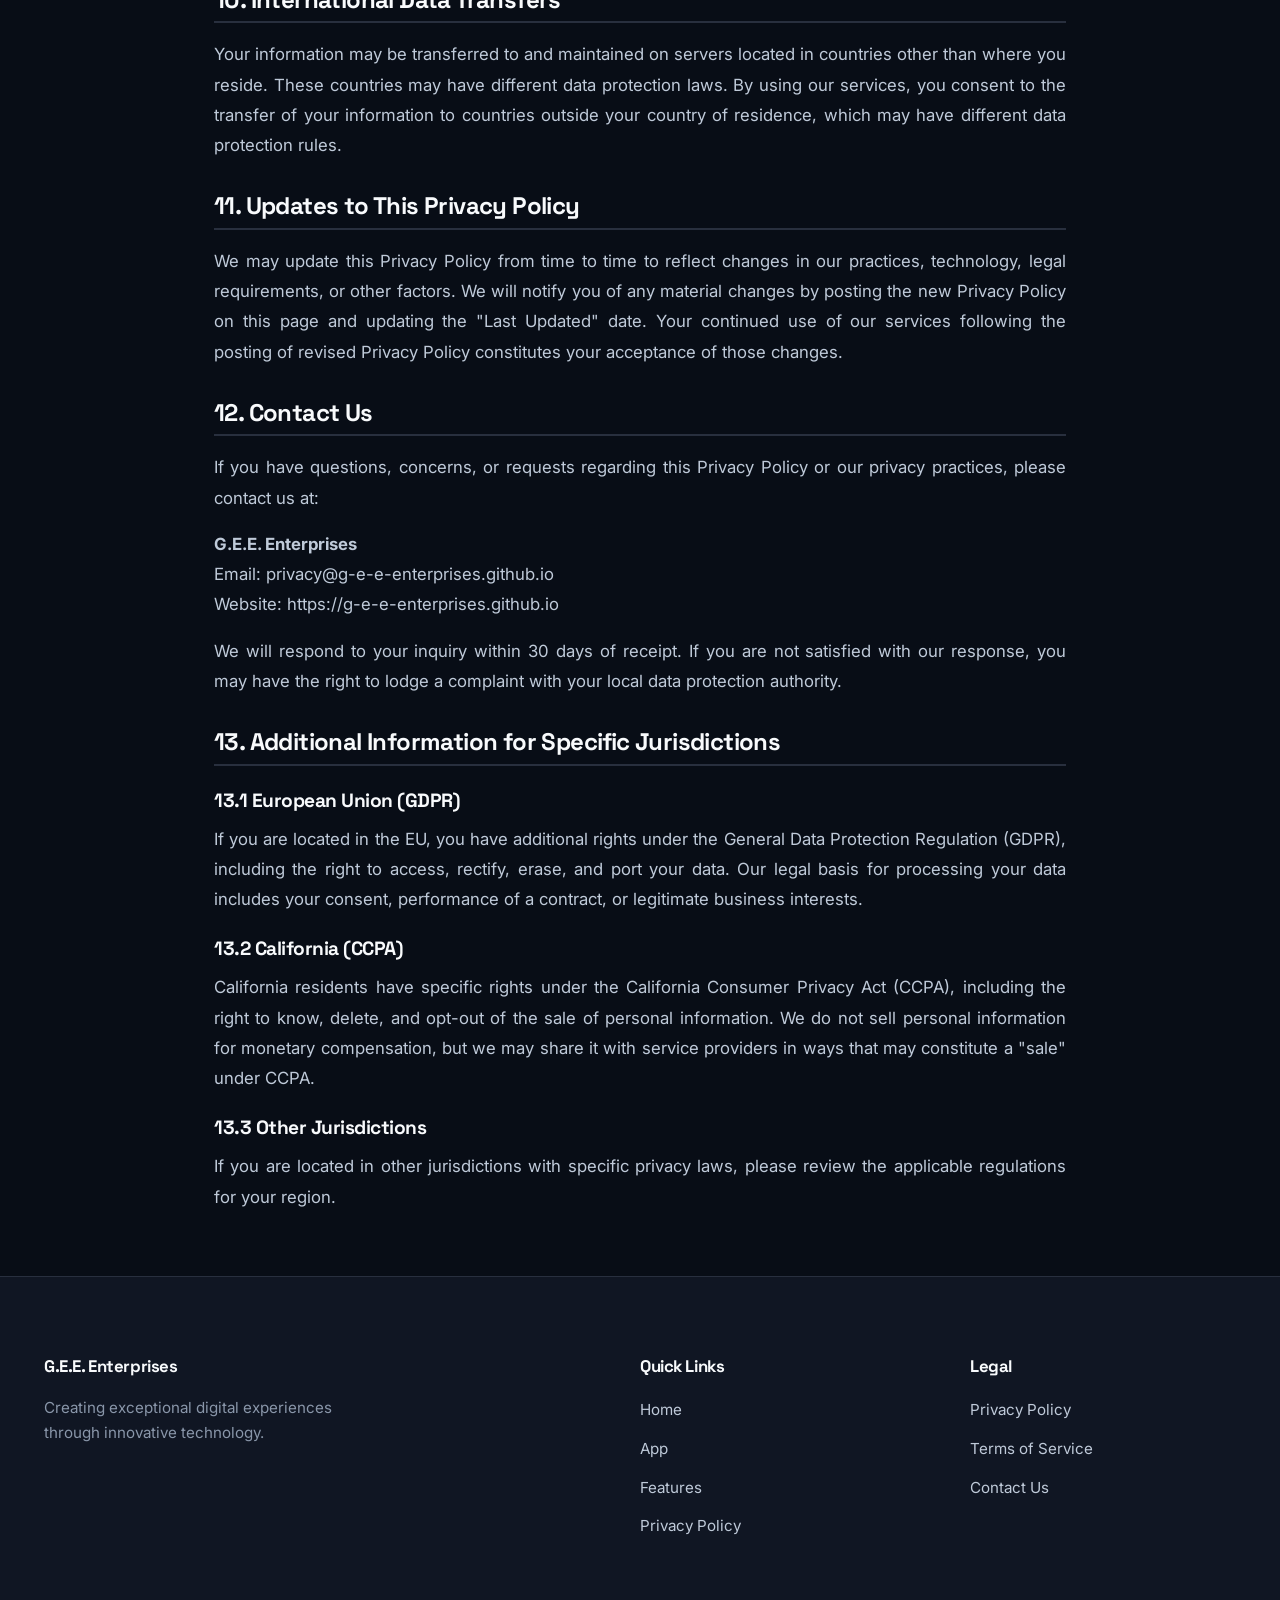
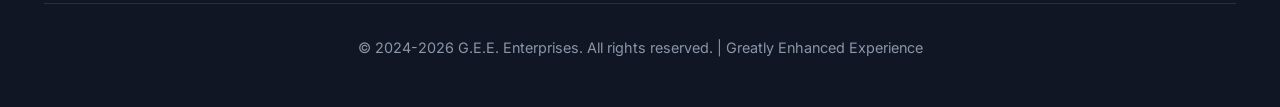
==== commit 74d307e5: "Clarify data collection policy in privacy policy Added clarification on data collection practices." ====
--- a/privacy-policy.html
+++ b/privacy-policy.html
@@ -152,6 +152,9 @@
                 <h2>1. Introduction</h2>
                 <p>
                     Welcome to G.E.E. Enterprises ("we," "us," "our," or "Company"). At G.E.E. Enterprises, we are committed to protecting your privacy and ensuring you have a positive experience on our website and applications. This Privacy Policy explains how we collect, use, disclose, and safeguard your information when you visit our website and use our mobile applications.
+                </p>
+                <p>
+                    We are not in the business of data collection. In general, and especially if one of our products claims to not collect your information, we only ever collect what is strictly necessary (and obviously so) for the product to work as intended.
                 </p>
                 <p>
                     Please read this Privacy Policy carefully. If you do not agree with our policies and practices, please do not use our services. Your continued use of our services following the posting of revised Privacy Policy means that you accept and agree to the changes.
--- a/styles.css
+++ b/styles.css
@@ -1,44 +1,47 @@
 /* ============================================
-   G.E.E. Enterprises - Premium Styles
-   Dark Theme with Modern Design
+   G.E.E. Enterprises - Premium Design System
+   Dark Theme with Rusty Red, Gold & Turquoise Highlights
    ============================================ */
 
 :root {
-    /* Color Palette */
-    --bg-primary: #0f1419;
-    --bg-secondary: #16202e;
-    --bg-tertiary: #1f2937;
+    /* Color Tokens (HSL) */
+    --bg-primary: hsl(222, 45%, 6%);
+    --bg-secondary: hsl(222, 38%, 10%);
+    --bg-tertiary: hsl(222, 30%, 15%);
     
-    --text-primary: #f8fafc;
-    --text-secondary: #cbd5e1;
-    --text-tertiary: #94a3b8;
+    --text-primary: hsl(210, 40%, 98%);
+    --text-secondary: hsl(215, 25%, 80%);
+    --text-tertiary: hsl(215, 16%, 60%);
     
-    --accent-primary: #6366f1;
-    --accent-secondary: #06b6d4;
-    --accent-tertiary: #8b5cf6;
-    --accent-danger: #ef4444;
+    /* Harmonious Non-Purple Palette */
+    --accent-red: hsl(12, 72%, 48%);       /* Rusty red */
+    --accent-gold: hsl(45, 90%, 50%);      /* Semi-bright gold */
+    --accent-turquoise: hsl(174, 75%, 52%); /* Light turquoise */
+    --accent-green-dark: hsl(145, 55%, 22%); /* Allowed dark green */
+    --accent-danger: hsl(358, 75%, 59%);
     
-    --border-color: #334155;
+    --border-color: hsl(222, 22%, 20%);
+    --border-glow: hsla(12, 72%, 48%, 0.15);
     
     /* Gradients */
-    --gradient-primary: linear-gradient(135deg, #6366f1 0%, #06b6d4 100%);
-    --gradient-secondary: linear-gradient(135deg, #8b5cf6 0%, #ec4899 100%);
+    --gradient-primary: linear-gradient(135deg, var(--accent-red) 0%, var(--accent-gold) 50%, var(--accent-turquoise) 100%);
+    --gradient-accent: linear-gradient(135deg, var(--accent-gold) 0%, var(--accent-turquoise) 100%);
     
     /* Typography */
     --font-primary: 'Inter', sans-serif;
     --font-display: 'Space Grotesk', sans-serif;
     
-    /* Spacing */
-    --spacing-unit: 1rem;
+    /* Spacing & Transitions */
+    --spacing-unit: 1.5rem;
+    --transition: all 0.35s cubic-bezier(0.25, 0.8, 0.25, 1);
     
-    /* Transitions */
-    --transition: all 0.3s cubic-bezier(0.4, 0, 0.2, 1);
+    /* Scroll margin offset */
+    scroll-padding-top: 130px;
 }
 
 /* ============================================
    Reset & Base Styles
    ============================================ */
-
 * {
     margin: 0;
     padding: 0;
@@ -53,101 +56,233 @@
     font-family: var(--font-primary);
     background-color: var(--bg-primary);
     color: var(--text-primary);
-    line-height: 1.6;
+    line-height: 1.625;
     font-size: 16px;
     font-weight: 400;
     overflow-x: hidden;
 }
 
+/* Scrollbar Styling */
+::-webkit-scrollbar {
+    width: 10px;
+}
+::-webkit-scrollbar-track {
+    background: var(--bg-primary);
+}
+::-webkit-scrollbar-thumb {
+    background: var(--bg-tertiary);
+    border-radius: 5px;
+    border: 2px solid var(--bg-primary);
+}
+::-webkit-scrollbar-thumb:hover {
+    background: var(--accent-red);
+}
+
+/* Focus Outline System */
+:focus-visible {
+    outline: 2px solid var(--accent-turquoise);
+    outline-offset: 4px;
+}
+
 /* ============================================
-   Typography
+   Typography & Elements
    ============================================ */
-
 h1, h2, h3, h4, h5, h6 {
     font-family: var(--font-display);
     font-weight: 700;
-    line-height: 1.2;
-    letter-spacing: -0.02em;
+    line-height: 1.15;
+    letter-spacing: -0.025em;
 }
 
 h1 {
-    font-size: clamp(2rem, 5vw, 4rem);
+    font-size: clamp(2.25rem, 6vw, 4.5rem);
+    text-wrap: balance;
 }
 
 h2 {
-    font-size: clamp(1.75rem, 4vw, 3rem);
+    font-size: clamp(1.85rem, 4.5vw, 3.25rem);
+    text-wrap: balance;
 }
 
 h3 {
-    font-size: clamp(1.25rem, 2.5vw, 1.75rem);
+    font-size: clamp(1.35rem, 3vw, 2rem);
 }
 
 p {
     color: var(--text-secondary);
-    font-size: 1rem;
-    line-height: 1.7;
+    font-size: 1.05rem;
+    font-weight: 400;
 }
 
 a {
-    color: var(--accent-primary);
+    color: var(--accent-turquoise);
     text-decoration: none;
     transition: var(--transition);
 }
 
 a:hover {
-    color: var(--accent-secondary);
-}
-
-/* ============================================
-   Container & Layout
-   ============================================ */
+    color: var(--text-primary);
+}
+
+/* Custom Gradients and Badge utilities */
+.gradient-text {
+    background: var(--gradient-primary);
+    -webkit-background-clip: text;
+    -webkit-text-fill-color: transparent;
+    background-clip: text;
+}
+
+/* 3-Word Title Palette Scheme */
+.title-3-words {
+    white-space: nowrap;
+    display: inline-block;
+    perspective: 1000px;
+    transform-style: preserve-3d;
+}
+
+.word-1-red, .word-2-gold, .word-3-turquoise {
+    display: inline-block;
+    -webkit-background-clip: text;
+    -webkit-text-fill-color: transparent;
+    background-clip: text;
+    
+    /* 3D projection, beveled outline & drop shadows for wide version */
+    transform: rotateX(3deg) translateZ(10px);
+    transform-origin: center;
+    -webkit-text-stroke: 1px hsla(0, 0%, 100%, 0.12);
+    filter: drop-shadow(0 1px 0px hsla(222, 20%, 4%, 0.9))
+            drop-shadow(0 2px 0px hsla(222, 20%, 4%, 0.8))
+            drop-shadow(0 3px 1px rgba(0, 0, 0, 0.7))
+            drop-shadow(0 8px 12px rgba(0, 0, 0, 0.5));
+    transition: transform 0.4s cubic-bezier(0.25, 0.8, 0.25, 1), 
+                filter 0.4s ease;
+}
+
+.word-1-red:hover, .word-2-gold:hover, .word-3-turquoise:hover {
+    transform: rotateX(1deg) translateZ(18px) scale(1.03);
+    filter: drop-shadow(0 1px 0px hsla(222, 20%, 4%, 0.95))
+            drop-shadow(0 3px 0px hsla(222, 20%, 4%, 0.85))
+            drop-shadow(0 5px 2px rgba(0, 0, 0, 0.65))
+            drop-shadow(0 10px 16px rgba(0, 0, 0, 0.45));
+}
+
+.word-1-red {
+    background-image: linear-gradient(to right, var(--accent-red) 0%, var(--accent-red) 80%, var(--accent-gold) 100%);
+}
+
+.word-2-gold {
+    /* Gold is brighter in the center, deeper on the edges, no red/turquoise side accents */
+    background-image: linear-gradient(to right, hsl(45, 90%, 48%) 0%, hsl(48, 100%, 65%) 50%, hsl(45, 90%, 48%) 100%);
+}
+
+.word-3-turquoise {
+    background-image: linear-gradient(to right, var(--accent-gold) 0%, var(--accent-turquoise) 20%, var(--accent-turquoise) 100%);
+}
+
+.badge-container {
+    margin-bottom: 1.25rem;
+}
+
+.hero-badge {
+    background: hsla(12, 72%, 48%, 0.1);
+    color: hsl(12, 72%, 80%);
+    border: 1px solid hsla(12, 72%, 48%, 0.2);
+    padding: 0.35rem 1rem;
+    border-radius: 9999px;
+    font-size: 0.85rem;
+    font-weight: 600;
+    letter-spacing: 0.05em;
+    text-transform: uppercase;
+}
+
+.section-badge {
+    background: hsla(174, 75%, 52%, 0.15);
+    color: var(--accent-turquoise);
+    border: 1px solid hsla(174, 75%, 52%, 0.25);
+    padding: 0.3rem 0.9rem;
+    border-radius: 9999px;
+    font-size: 0.8rem;
+    font-weight: 600;
+    letter-spacing: 0.05em;
+    text-transform: uppercase;
+    display: inline-block;
+    margin-bottom: 1rem;
+}
 
 .container {
-    max-width: 1200px;
+    max-width: 1240px;
     margin: 0 auto;
     padding: 0 var(--spacing-unit);
     width: 100%;
 }
 
 /* ============================================
-   Navigation Bar
+   Navigation Bar (Glassmorphic)
    ============================================ */
-
 .navbar {
     position: sticky;
     top: 0;
     z-index: 1000;
-    background-color: rgba(15, 20, 25, 0.8);
-    backdrop-filter: blur(10px);
+    background-color: hsla(222, 45%, 6%, 0.7);
+    backdrop-filter: blur(20px);
+    -webkit-backdrop-filter: blur(20px);
     border-bottom: 1px solid var(--border-color);
+    transition: var(--transition);
 }
 
 .navbar-content {
     display: flex;
     justify-content: space-between;
     align-items: center;
-    padding: 1rem 0;
+    padding: 0.5rem 0; /* Reduced padding to fit the larger logo comfortably */
 }
 
 .logo {
     display: flex;
     align-items: center;
-    gap: 0.5rem;
+    gap: 0.75rem;
+}
+
+/* 2.5x Bigger Logo with Organic Tilt Animation */
+.logo-image {
+    height: 137px; /* 114px * 1.2 = 136.8px (20% bigger) */
+    width: auto;
+    filter: drop-shadow(0 4px 12px hsla(12, 72%, 48%, 0.3));
+    transition: filter 0.35s ease;
+    transform-origin: center;
+    animation: logo-organic-tilt 7s ease-in-out infinite;
+}
+
+.logo-image:hover {
+    filter: drop-shadow(0 6px 20px hsla(174, 75%, 52%, 0.45));
+}
+
+@keyframes logo-organic-tilt {
+    0%, 100% {
+        transform: rotate(-2.5deg);
+    }
+    50% {
+        transform: rotate(2.5deg);
+    }
 }
 
 .logo-text {
     font-family: var(--font-display);
-    font-size: 1.5rem;
+    font-size: 1.35rem;
     font-weight: 700;
-    background: var(--gradient-primary);
-    -webkit-background-clip: text;
-    -webkit-text-fill-color: transparent;
-    background-clip: text;
+    color: var(--text-primary);
+}
+
+.logo-subtitle {
+    font-weight: 300;
+    color: var(--text-tertiary);
+    font-size: 0.95rem;
 }
 
 .nav-links {
     display: flex;
-    gap: 2rem;
+    align-items: center;
+    gap: 2.25rem;
     list-style: none;
 }
 
@@ -156,13 +291,14 @@
     font-size: 0.95rem;
     font-weight: 500;
     position: relative;
+    padding: 0.25rem 0;
     transition: var(--transition);
 }
 
 .nav-link::after {
     content: '';
     position: absolute;
-    bottom: -4px;
+    bottom: -2px;
     left: 0;
     width: 0;
     height: 2px;
@@ -180,61 +316,65 @@
     width: 100%;
 }
 
+.btn-nav {
+    padding: 0.5rem 1.1rem !important;
+    font-size: 0.85rem !important;
+}
+
 /* ============================================
-   Buttons
+   Buttons Styling
    ============================================ */
-
 .btn {
     display: inline-flex;
     align-items: center;
     justify-content: center;
-    gap: 0.5rem;
-    padding: 0.75rem 1.5rem;
+    gap: 0.6rem;
+    padding: 0.8rem 1.75rem;
     border: none;
-    border-radius: 0.5rem;
+    border-radius: 0.6rem;
     font-family: var(--font-primary);
     font-size: 0.95rem;
     font-weight: 600;
     cursor: pointer;
     transition: var(--transition);
-    text-decoration: none;
 }
 
 .btn-primary {
     background: var(--gradient-primary);
-    color: var(--text-primary);
-    box-shadow: 0 8px 24px rgba(99, 102, 241, 0.3);
+    color: var(--bg-primary);
+    box-shadow: 0 8px 30px hsla(12, 72%, 48%, 0.35);
 }
 
 .btn-primary:hover {
-    box-shadow: 0 12px 32px rgba(99, 102, 241, 0.4);
+    box-shadow: 0 12px 35px hsla(12, 72%, 48%, 0.5);
     transform: translateY(-2px);
+    color: var(--bg-primary);
 }
 
 .btn-secondary {
-    background-color: transparent;
+    background-color: hsla(222, 30%, 15%, 0.8);
     color: var(--text-primary);
     border: 2px solid var(--border-color);
 }
 
 .btn-secondary:hover {
     background-color: var(--bg-secondary);
-    border-color: var(--accent-primary);
-    color: var(--accent-primary);
-}
-
-.btn-lg {
-    padding: 1rem 2rem;
-    font-size: 1.05rem;
+    border-color: var(--accent-turquoise);
+    color: var(--accent-turquoise);
+    transform: translateY(-2.2px);
+    box-shadow: 0 6px 20px hsla(174, 75%, 52%, 0.15);
+}
+
+.btn-full {
+    width: 100%;
 }
 
 /* ============================================
    Hero Section
    ============================================ */
-
 .hero {
     position: relative;
-    min-height: calc(100vh - 80px);
+    min-height: calc(88vh - 110px);
     display: flex;
     align-items: center;
     justify-content: center;
@@ -249,431 +389,961 @@
 
 .hero-content {
     text-align: center;
-    animation: fadeInUp 0.8s ease-out;
+    max-width: 820px;
+    margin: 0 auto;
+    animation: fadeInUp 0.9s cubic-bezier(0.16, 1, 0.3, 1);
 }
 
 .hero-title {
-    margin-bottom: 1.5rem;
-    letter-spacing: -0.03em;
-}
-
-.gradient-text {
+    margin-bottom: 1.75rem;
+    line-height: 1.1;
+}
+
+.hero-subtitle {
+    font-size: 1.25rem;
+    color: var(--text-secondary);
+    margin-bottom: 2.5rem;
+    line-height: 1.7;
+    text-wrap: pretty;
+    
+    background-color: hsla(222, 38%, 10%, 0.5);
+    backdrop-filter: blur(3px);
+    -webkit-backdrop-filter: blur(3px);
+    border: 1px solid var(--border-color);
+    border-radius: 0.75rem;
+    padding: 1rem 1.5rem;
+    display: inline-block;
+}
+
+.hero-cta {
+    display: flex;
+    gap: 1.25rem;
+    justify-content: center;
+    flex-wrap: wrap;
+}
+
+/* Page-wide Fixed Background & Grid */
+.page-background {
+    position: fixed;
+    inset: 0;
+    z-index: -2;
+    pointer-events: none;
+    overflow: hidden;
+    animation: pageBgOpacityGlow 8s ease-in-out infinite;
+}
+
+.grid-overlay {
+    position: absolute;
+    inset: 0;
+    background-image: linear-gradient(var(--border-color) 1px, transparent 1px),
+                      linear-gradient(90deg, var(--border-color) 1px, transparent 1px);
+    background-size: 60px 60px;
+    opacity: 0.12;
+}
+
+.gradient-orb {
+    position: fixed;
+    left: 0;
+    top: 0;
+    border-radius: 50%;
+    filter: blur(70px);
+    opacity: 0.48;
+    width: 30vw;
+    height: 30vw;
+    will-change: transform;
+}
+
+.gradient-orb-1 {
+    background: var(--accent-red);
+}
+
+.gradient-orb-2 {
+    background: var(--accent-turquoise);
+}
+
+.gradient-orb-3 {
+    background: var(--accent-gold);
+    filter: blur(50px); /* Sharper blur to increase core brightness and density */
+    opacity: 0; /* managed dynamically by JS */
+}
+
+@keyframes fadeInUp {
+    from {
+        opacity: 0;
+        transform: translateY(35px);
+    }
+    to {
+        opacity: 1;
+        transform: translateY(0);
+    }
+}
+
+@keyframes float {
+    0%, 100% {
+        transform: translateY(0px) scale(1);
+    }
+    50% {
+        transform: translateY(40px) scale(1.1);
+    }
+}
+
+/* ============================================
+   Sections General
+   ============================================ */
+section {
+    padding: 7.5rem 0;
+    border-bottom: 1px solid var(--border-color);
+}
+
+.section-header, .header-section {
+    text-align: center;
+    margin-bottom: 5.5rem;
+    max-width: 650px;
+    margin-left: auto;
+    margin-right: auto;
+    
+    background-color: hsla(222, 38%, 10%, 0.5);
+    backdrop-filter: blur(3px);
+    -webkit-backdrop-filter: blur(3px);
+    border: 1px solid var(--border-color);
+    border-radius: 1rem;
+    padding: 2rem;
+}
+
+.section-header h2 {
+    margin-bottom: 1.25rem;
+}
+
+.section-header p {
+    font-size: 1.15rem;
+    color: var(--text-secondary);
+}
+
+/* ============================================
+   Core Philosophy Section
+   ============================================ */
+.philosophy-section {
+    background-color: hsla(222, 38%, 10%, 0.5);
+    backdrop-filter: blur(3px);
+    -webkit-backdrop-filter: blur(3px);
+    border-top: 1px solid var(--border-color);
+    border-bottom: 1px solid var(--border-color);
+}
+
+.philosophy-grid {
+    display: grid;
+    grid-template-columns: repeat(2, 1fr);
+    gap: 2.5rem;
+}
+
+.philosophy-card {
+    background-color: var(--bg-primary);
+    border: 1px solid var(--border-color);
+    border-radius: 1.25rem;
+    padding: 3rem;
+    transition: var(--transition);
+    position: relative;
+    overflow: hidden;
+}
+
+.philosophy-card:hover {
+    transform: translateY(-8px);
+}
+
+.border-glow-red:hover {
+    border-color: hsla(12, 72%, 48%, 0.45);
+    box-shadow: 0 15px 40px hsla(12, 72%, 48%, 0.12);
+}
+
+.border-glow-gold:hover {
+    border-color: hsla(45, 90%, 50%, 0.45);
+    box-shadow: 0 15px 40px hsla(45, 90%, 50%, 0.12);
+}
+
+.border-glow-turquoise:hover {
+    border-color: hsla(174, 75%, 52%, 0.45);
+    box-shadow: 0 15px 40px hsla(174, 75%, 52%, 0.12);
+}
+
+.philosophy-icon-box {
+    width: 60px;
+    height: 60px;
+    border-radius: 0.8rem;
+    display: flex;
+    align-items: center;
+    justify-content: center;
+    margin-bottom: 1.75rem;
+    color: var(--bg-primary);
+}
+
+.bg-gradient-red {
+    background: linear-gradient(135deg, var(--accent-red) 0%, var(--accent-gold) 100%);
+}
+
+.bg-gradient-gold {
+    background: linear-gradient(135deg, var(--accent-gold) 0%, var(--accent-turquoise) 100%);
+}
+
+.bg-gradient-turquoise {
+    background: linear-gradient(135deg, var(--accent-turquoise) 0%, var(--accent-red) 100%);
+}
+
+.philosophy-card h3 {
+    margin-bottom: 1.1rem;
+    font-size: 1.6rem;
+}
+
+.philosophy-card p {
+    margin-bottom: 0;
+    font-size: 1.02rem;
+    line-height: 1.7;
+}
+
+/* ============================================
+   Flagship App Section
+   ============================================ */
+.flagship-section {
+    background-color: transparent;
+    position: relative;
+}
+
+.flagship-grid {
+    display: grid;
+    grid-template-columns: 420px 1fr;
+    gap: 5rem;
+    align-items: start;
+}
+
+/* CSS Smartphone Mockup */
+.app-showcase {
+    display: flex;
+    justify-content: center;
+    position: sticky;
+    top: 170px;
+}
+
+.phone-frame {
+    width: 320px;
+    height: 650px;
+    background-color: hsl(222, 20%, 4%);
+    border: 11px solid hsl(222, 15%, 15%);
+    border-radius: 46px;
+    box-shadow: 0 30px 70px hsla(0, 0%, 0%, 0.7),
+                0 0 0 1px hsla(255, 255, 255, 0.08);
+    position: relative;
+    padding: 10px;
+    overflow: hidden;
+}
+
+.phone-notch {
+    position: absolute;
+    top: 11px;
+    left: 50%;
+    transform: translateX(-50%);
+    width: 110px;
+    height: 25px;
+    background-color: hsl(222, 20%, 4%);
+    border-radius: 0 0 16px 16px;
+    z-index: 100;
+}
+
+.phone-screen {
+    width: 100%;
+    height: 100%;
+    background-color: hsl(222, 45%, 4%);
+    border-radius: 35px;
+    overflow: hidden;
+    position: relative;
+}
+
+/* Simulated App UI Dashboard */
+.app-ui {
+    height: 100%;
+    display: flex;
+    flex-direction: column;
+    font-family: var(--font-primary);
+}
+
+.app-header {
+    background: hsla(222, 38%, 10%, 0.85);
+    backdrop-filter: blur(8px);
+    -webkit-backdrop-filter: blur(8px);
+    border-bottom: 1px solid var(--border-color);
+    padding: 2.25rem 1rem 0.85rem 1rem;
+    display: flex;
+    align-items: center;
+    justify-content: space-between;
+}
+
+.app-logo {
+    width: 28px;
+    height: 28px;
+    background: var(--gradient-primary);
+    border-radius: 6px;
+    display: flex;
+    align-items: center;
+    justify-content: center;
+    color: var(--bg-primary);
+    font-weight: 700;
+    font-size: 0.75rem;
+}
+
+.app-title-group {
+    flex-grow: 1;
+    margin-left: 0.6rem;
+    display: flex;
+    flex-direction: column;
+}
+
+.app-title {
+    font-size: 0.85rem;
+    font-weight: 700;
+    color: var(--text-primary);
+}
+
+.app-subtitle {
+    font-size: 0.65rem;
+    color: var(--text-tertiary);
+}
+
+.app-status-badge {
+    background-color: hsla(174, 75%, 52%, 0.15);
+    color: var(--accent-turquoise);
+    font-size: 0.55rem;
+    font-weight: 600;
+    padding: 0.15rem 0.4rem;
+    border-radius: 4px;
+}
+
+.app-scrollable-content {
+    flex-grow: 1;
+    overflow-y: auto;
+    padding: 0.85rem;
+    display: flex;
+    flex-direction: column;
+    gap: 0.85rem;
+}
+
+/* App Tags */
+.app-tags {
+    display: flex;
+    gap: 0.4rem;
+}
+
+.app-tag {
+    background-color: var(--bg-secondary);
+    border: 1px solid var(--border-color);
+    color: var(--text-tertiary);
+    font-size: 0.65rem;
+    font-weight: 500;
+    padding: 0.25rem 0.6rem;
+    border-radius: 9999px;
+}
+
+.app-tag.active {
+    background: var(--gradient-primary);
+    color: var(--bg-primary);
+    border-color: transparent;
+    font-weight: 600;
+}
+
+/* App Dashboard Cards */
+.app-card {
+    background-color: var(--bg-secondary);
+    border: 1px solid var(--border-color);
+    border-radius: 12px;
+    padding: 0.85rem;
+    display: flex;
+    flex-direction: column;
+}
+
+.app-card-header {
+    display: flex;
+    justify-content: space-between;
+    align-items: center;
+    margin-bottom: 0.5rem;
+}
+
+.app-card-title {
+    font-size: 0.72rem;
+    font-weight: 600;
+    color: var(--text-secondary);
+}
+
+.app-card-icon {
+    font-size: 0.75rem;
+}
+
+/* App Timer Display */
+.timer-display-box {
+    display: flex;
+    align-items: center;
+    justify-content: center;
+    gap: 1rem;
+    padding: 0.25rem 0;
+}
+
+.timer-ring {
+    transform: rotate(-90deg);
+}
+
+.timer-ring-bg {
+    fill: none;
+    stroke: var(--bg-tertiary);
+    stroke-width: 4px;
+}
+
+.timer-ring-progress {
+    fill: none;
+    stroke: var(--accent-turquoise);
+    stroke-width: 4px;
+    stroke-dasharray: 213;
+    stroke-dashoffset: 80;
+    stroke-linecap: round;
+    animation: pulseGlow 2s ease-in-out infinite alternate;
+}
+
+@keyframes pulseGlow {
+    from {
+        stroke-opacity: 0.7;
+    }
+    to {
+        stroke-opacity: 1;
+        filter: drop-shadow(0 0 3px var(--accent-turquoise));
+    }
+}
+
+.timer-digits {
+    font-family: var(--font-display);
+    font-size: 1.5rem;
+    font-weight: 700;
+    color: var(--text-primary);
+    text-shadow: 0 0 8px hsla(174, 75%, 52%, 0.3);
+}
+
+.timer-controls {
+    display: flex;
+    gap: 0.5rem;
+    margin-top: 0.5rem;
+}
+
+.app-inner-btn {
+    flex-grow: 1;
+    font-size: 0.65rem;
+    font-weight: 600;
+    text-align: center;
+    padding: 0.35rem 0;
+    border-radius: 6px;
+    cursor: pointer;
+    background-color: var(--bg-tertiary);
+    border: 1px solid var(--border-color);
+}
+
+.app-inner-btn.play {
+    background: var(--gradient-primary);
+    color: var(--bg-primary);
+    border-color: transparent;
+}
+
+/* App Counter Display */
+.counter-body {
+    display: flex;
+    justify-content: space-between;
+    align-items: center;
+    padding: 0.3rem 0;
+}
+
+.counter-control-btn {
+    width: 32px;
+    height: 32px;
+    background-color: var(--bg-tertiary);
+    border: 1px solid var(--border-color);
+    border-radius: 8px;
+    display: flex;
+    align-items: center;
+    justify-content: center;
+    font-size: 1rem;
+    font-weight: 600;
+    color: var(--text-primary);
+    cursor: pointer;
+}
+
+.counter-val {
+    font-family: var(--font-display);
+    font-size: 1.45rem;
+    font-weight: 700;
+    color: var(--text-primary);
+}
+
+.counter-target {
+    font-size: 0.75rem;
+    color: var(--text-tertiary);
+}
+
+/* App Checklist Display */
+.checklist-items {
+    display: flex;
+    flex-direction: column;
+    gap: 0.4rem;
+}
+
+.check-item {
+    display: flex;
+    align-items: center;
+    gap: 0.5rem;
+    font-size: 0.68rem;
+    color: var(--text-secondary);
+}
+
+.check-item.checked {
+    text-decoration: line-through;
+    color: var(--text-tertiary);
+}
+
+.check-box {
+    font-family: monospace;
+    font-weight: 700;
+    color: var(--accent-red);
+}
+
+.check-item.checked .check-box {
+    color: var(--accent-turquoise);
+}
+
+/* Rule Bubble */
+.app-rule-bubble {
+    background-color: hsla(45, 90%, 50%, 0.1);
+    border: 1px dashed hsla(45, 90%, 50%, 0.35);
+    border-radius: 8px;
+    padding: 0.5rem;
+    display: flex;
+    align-items: center;
+    gap: 0.4rem;
+}
+
+.rule-icon {
+    font-size: 0.7rem;
+}
+
+.rule-text {
+    font-size: 0.55rem;
+    font-weight: 500;
+    color: hsl(45, 90%, 85%);
+    line-height: 1.3;
+}
+
+.flagship-content {
+    background-color: hsla(222, 38%, 10%, 0.5);
+    backdrop-filter: blur(3px);
+    -webkit-backdrop-filter: blur(3px);
+    border: 1px solid var(--border-color);
+    border-radius: 1.25rem;
+    padding: 2.5rem;
+}
+
+/* App Info Columns */
+.flagship-content h3 {
+    margin-bottom: 1.25rem;
+}
+
+.flagship-desc {
+    font-size: 1.1rem;
+    margin-bottom: 2.25rem;
+}
+
+.features-accordion {
+    display: flex;
+    flex-direction: column;
+    gap: 1.5rem;
+    margin-bottom: 3rem;
+}
+
+.accordion-item {
+    border-left: 2px solid var(--border-color);
+    padding-left: 1.5rem;
+}
+
+.accordion-item:hover {
+    border-left-color: var(--accent-red);
+}
+
+.accordion-item h4 {
+    font-size: 1.15rem;
+    color: var(--text-primary);
+    margin-bottom: 0.4rem;
+}
+
+.accordion-item p {
+    font-size: 0.95rem;
+    color: var(--text-secondary);
+}
+
+/* Use Cases grid */
+.use-cases-box {
+    background-color: var(--bg-secondary);
+    border: 1px solid var(--border-color);
+    border-radius: 1rem;
+    padding: 2rem;
+    margin-bottom: 3rem;
+}
+
+.use-cases-box h5 {
+    font-size: 1rem;
+    color: var(--text-primary);
+    margin-bottom: 1.25rem;
+    font-family: var(--font-primary);
+    font-weight: 600;
+}
+
+.use-cases-grid {
+    display: grid;
+    grid-template-columns: repeat(2, 1fr);
+    gap: 1.5rem;
+}
+
+.use-case-item {
+    display: flex;
+    flex-direction: column;
+    gap: 0.25rem;
+}
+
+.use-case-item strong {
+    font-size: 0.9rem;
+    color: var(--text-primary);
+}
+
+.use-case-item span {
+    font-size: 0.8rem;
+    color: var(--text-tertiary);
+}
+
+/* Pricing display */
+.pricing-card {
+    background: linear-gradient(135deg, rgba(197, 62, 31, 0.05) 0%, rgba(22, 32, 46, 0.6) 100%);
+    border: 1px solid var(--border-color);
+    border-radius: 1.25rem;
+    padding: 2.5rem;
+    display: grid;
+    grid-template-columns: 1fr 220px;
+    gap: 2rem;
+    align-items: center;
+}
+
+.pricing-info h4 {
+    font-size: 1.5rem;
+    margin: 0.5rem 0;
+}
+
+.pricing-badge {
+    background-color: hsla(45, 90%, 50%, 0.15);
+    color: hsl(45, 90%, 80%);
+    font-size: 0.72rem;
+    font-weight: 700;
+    padding: 0.25rem 0.65rem;
+    border-radius: 4px;
+    letter-spacing: 0.05em;
+    text-transform: uppercase;
+    display: inline-block;
+}
+
+.pricing-info p {
+    font-size: 0.9rem;
+    margin-bottom: 0;
+}
+
+.pricing-price-box {
+    display: flex;
+    flex-direction: column;
+    align-items: center;
+    justify-content: center;
+    text-align: center;
+    border-left: 1px solid var(--border-color);
+    padding-left: 2rem;
+}
+
+.price-original {
+    text-decoration: line-through;
+    color: var(--text-tertiary);
+    font-size: 1.15rem;
+    font-weight: 500;
+}
+
+.price-current {
+    font-family: var(--font-display);
+    font-size: 3.25rem;
+    font-weight: 700;
+    color: var(--text-primary);
+    line-height: 1;
+    margin: 0.15rem 0;
     background: var(--gradient-primary);
     -webkit-background-clip: text;
     -webkit-text-fill-color: transparent;
     background-clip: text;
 }
 
-.hero-subtitle {
-    font-size: 1.25rem;
-    max-width: 600px;
-    margin: 0 auto 2rem;
-    color: var(--text-secondary);
-}
-
-.hero-cta {
-    display: flex;
-    gap: 1rem;
-    justify-content: center;
-    flex-wrap: wrap;
-}
-
-.hero-background {
+.price-frequency {
+    font-size: 0.75rem;
+    color: var(--text-tertiary);
+    margin-bottom: 1rem;
+}
+
+.btn-store {
+    padding: 0.65rem 1.1rem;
+    font-size: 0.85rem;
+    border-radius: 0.5rem;
+}
+
+/* ============================================
+   Roadmap Section
+   ============================================ */
+.roadmap-section {
+    background-color: hsla(222, 38%, 10%, 0.5);
+    backdrop-filter: blur(3px);
+    -webkit-backdrop-filter: blur(3px);
+    border-top: 1px solid var(--border-color);
+    border-bottom: 1px solid var(--border-color);
+}
+
+.roadmap-timeline {
+    max-width: 800px;
+    margin: 0 auto;
+    position: relative;
+    padding-left: 2.5rem;
+}
+
+.roadmap-timeline::before {
+    content: '';
     position: absolute;
-    inset: 0;
-    z-index: 0;
-}
-
-.gradient-orb {
+    left: 4.5px;
+    top: 5px;
+    bottom: 5px;
+    width: 2px;
+    background: var(--border-color);
+}
+
+.timeline-item {
+    position: relative;
+    margin-bottom: 3.5rem;
+}
+
+.timeline-item:last-child {
+    margin-bottom: 0;
+}
+
+.timeline-marker {
     position: absolute;
+    left: -2.5rem;
+    top: 6px;
+    width: 11px;
+    height: 11px;
     border-radius: 50%;
-    filter: blur(100px);
-    opacity: 0.3;
-}
-
-.gradient-orb-1 {
-    width: 400px;
-    height: 400px;
-    background: var(--gradient-primary);
-    top: -200px;
-    right: -200px;
-    animation: float 8s ease-in-out infinite;
-}
-
-.gradient-orb-2 {
-    width: 300px;
-    height: 300px;
-    background: var(--gradient-secondary);
-    bottom: -150px;
-    left: -150px;
-    animation: float 10s ease-in-out infinite reverse;
-}
-
-@keyframes fadeInUp {
-    from {
-        opacity: 0;
-        transform: translateY(30px);
-    }
-    to {
-        opacity: 1;
-        transform: translateY(0);
-    }
-}
-
-@keyframes float {
-    0%, 100% {
-        transform: translateY(0px);
-    }
-    50% {
-        transform: translateY(30px);
-    }
+    z-index: 10;
+}
+
+.timeline-content {
+    background-color: var(--bg-primary);
+    border: 1px solid var(--border-color);
+    border-radius: 1rem;
+    padding: 2.25rem;
+    transition: var(--transition);
+}
+
+.timeline-content:hover {
+    border-color: hsla(255, 255, 255, 0.15);
+    transform: translateX(4px);
+}
+
+.timeline-date {
+    font-family: var(--font-display);
+    font-size: 0.85rem;
+    font-weight: 700;
+    color: var(--accent-turquoise);
+    letter-spacing: 0.05em;
+    display: inline-block;
+    margin-bottom: 0.4rem;
+}
+
+.timeline-content h4 {
+    font-size: 1.35rem;
+    margin-bottom: 0.25rem;
+}
+
+.timeline-division {
+    font-size: 0.75rem;
+    font-weight: 600;
+    text-transform: uppercase;
+    letter-spacing: 0.05em;
+    display: inline-block;
+    margin-bottom: 1rem;
+}
+
+.text-red {
+    color: hsl(12, 72%, 65%);
+}
+
+.text-turquoise {
+    color: hsl(174, 75%, 65%);
+}
+
+.timeline-content p {
+    font-size: 0.95rem;
+    margin-bottom: 0;
 }
 
 /* ============================================
-   Sections - General
+   Contact Section
    ============================================ */
-
-section {
-    padding: 6rem 0;
-}
-
-.section-header {
-    text-align: center;
-    margin-bottom: 4rem;
-}
-
-.section-header h2 {
-    margin-bottom: 1rem;
-}
-
-.section-header p {
-    font-size: 1.1rem;
-    max-width: 500px;
-    margin: 0 auto;
-}
-
-/* ============================================
-   App Section
-   ============================================ */
-
-.app-section {
-    background-color: var(--bg-secondary);
-}
-
-.app-grid {
+.contact-section {
+    background-color: transparent;
+}
+
+.contact-grid {
     display: grid;
     grid-template-columns: 1fr 1fr;
-    gap: 4rem;
-    align-items: center;
-}
-
-.app-mockup {
-    display: flex;
-    justify-content: center;
-    animation: slideInLeft 0.8s ease-out;
-}
-
-.phone-frame {
-    width: 280px;
-    height: 560px;
-    background: linear-gradient(135deg, #1f2937 0%, #111827 100%);
-    border-radius: 40px;
-    padding: 12px;
-    box-shadow: 0 20px 60px rgba(0, 0, 0, 0.4);
-    position: relative;
+    gap: 5rem;
+    align-items: center;
+}
+
+.contact-info {
+    background-color: hsla(222, 38%, 10%, 0.5);
+    backdrop-filter: blur(3px);
+    -webkit-backdrop-filter: blur(3px);
     border: 1px solid var(--border-color);
-}
-
-.phone-frame::before {
-    content: '';
-    position: absolute;
-    top: 0;
-    left: 50%;
-    transform: translateX(-50%);
-    width: 150px;
-    height: 28px;
-    background-color: #0f1419;
-    border-radius: 0 0 30px 30px;
-    z-index: 10;
-}
-
-.phone-screen {
-    width: 100%;
-    height: 100%;
-    background: linear-gradient(135deg, #16202e 0%, #1f2937 100%);
-    border-radius: 35px;
-    overflow: hidden;
-    display: flex;
-    align-items: center;
-    justify-content: center;
-}
-
-.mockup-placeholder {
-    width: 100%;
-    height: 100%;
-    padding: 20px;
-}
-
-.mockup-placeholder svg {
-    width: 100%;
-    height: 100%;
-}
-
-@keyframes slideInLeft {
-    from {
-        opacity: 0;
-        transform: translateX(-50px);
-    }
-    to {
-        opacity: 1;
-        transform: translateX(0);
-    }
-}
-
-.app-content {
-    animation: slideInRight 0.8s ease-out;
-}
-
-.app-content h3 {
-    margin-bottom: 1rem;
-}
-
-.app-content > p {
-    margin-bottom: 2rem;
-    font-size: 1.05rem;
-}
-
-@keyframes slideInRight {
-    from {
-        opacity: 0;
-        transform: translateX(50px);
-    }
-    to {
-        opacity: 1;
-        transform: translateX(0);
-    }
-}
-
-/* ============================================
-   Features List
-   ============================================ */
-
-.features-list {
-    list-style: none;
-    margin: 2rem 0;
-}
-
-.features-list li {
+    border-radius: 1.25rem;
+    padding: 2.5rem;
+}
+
+.contact-info h2 {
+    margin-bottom: 1.5rem;
+}
+
+.contact-info p {
+    font-size: 1.15rem;
+    margin-bottom: 3rem;
+}
+
+.contact-details {
+    display: flex;
+    flex-direction: column;
+    gap: 1.25rem;
+}
+
+.detail-item {
     display: flex;
     align-items: center;
     gap: 1rem;
-    padding: 0.75rem 0;
+    font-size: 1rem;
+}
+
+.detail-icon {
+    font-size: 1.25rem;
+    color: var(--accent-turquoise);
+}
+
+.contact-form-container {
+    background-color: var(--bg-secondary);
+    border: 1px solid var(--border-color);
+    border-radius: 1.25rem;
+    padding: 3rem;
+}
+
+.contact-form {
+    display: flex;
+    flex-direction: column;
+    gap: 1.5rem;
+}
+
+.form-group {
+    display: flex;
+    flex-direction: column;
+    gap: 0.5rem;
+}
+
+.form-group label {
+    font-size: 0.9rem;
+    font-weight: 600;
     color: var(--text-secondary);
-    font-size: 1rem;
-}
-
-.feature-icon {
-    display: inline-flex;
-    align-items: center;
-    justify-content: center;
-    width: 28px;
-    height: 28px;
-    background: var(--gradient-primary);
-    color: var(--text-primary);
-    border-radius: 50%;
-    font-weight: 700;
-    flex-shrink: 0;
-}
-
-/* ============================================
-   Download Badges
-   ============================================ */
-
-.download-badges {
-    display: flex;
-    gap: 1rem;
-    margin-top: 2rem;
-    flex-wrap: wrap;
-}
-
-.store-badge {
-    display: inline-flex;
-    align-items: center;
-    gap: 0.75rem;
-    padding: 0.75rem 1.5rem;
-    background-color: var(--bg-tertiary);
+}
+
+.form-group input,
+.form-group select,
+.form-group textarea {
+    background-color: var(--bg-primary);
     border: 1px solid var(--border-color);
     border-radius: 0.5rem;
+    padding: 0.75rem 1rem;
     color: var(--text-primary);
+    font-family: var(--font-primary);
+    font-size: 0.95rem;
     transition: var(--transition);
 }
 
-.store-badge:hover {
-    background-color: var(--bg-primary);
-    border-color: var(--accent-primary);
-    color: var(--accent-primary);
-    transform: translateY(-2px);
-}
-
-.store-badge svg {
-    width: 24px;
-    height: 24px;
-}
-
-/* ============================================
-   Features Grid
-   ============================================ */
-
-.features-section {
-    position: relative;
-}
-
-.features-grid {
-    display: grid;
-    grid-template-columns: repeat(auto-fit, minmax(250px, 1fr));
-    gap: 2rem;
-}
-
-.feature-card {
-    background: linear-gradient(135deg, rgba(99, 102, 241, 0.05) 0%, rgba(6, 182, 212, 0.05) 100%);
-    border: 1px solid var(--border-color);
-    border-radius: 1rem;
-    padding: 2rem;
-    transition: var(--transition);
-    position: relative;
-    overflow: hidden;
-}
-
-.feature-card::before {
-    content: '';
-    position: absolute;
-    top: 0;
-    left: 0;
-    right: 0;
-    bottom: 0;
-    background: var(--gradient-primary);
-    opacity: 0;
-    transition: var(--transition);
-    z-index: -1;
-}
-
-.feature-card:hover {
-    border-color: var(--accent-primary);
-    transform: translateY(-8px);
-}
-
-.feature-card:hover::before {
-    opacity: 0.05;
-}
-
-.feature-icon-box {
-    width: 56px;
-    height: 56px;
-    background: var(--gradient-primary);
-    border-radius: 0.75rem;
-    display: flex;
-    align-items: center;
-    justify-content: center;
-    margin-bottom: 1rem;
-    color: var(--text-primary);
-}
-
-.feature-card h3 {
-    margin-bottom: 0.75rem;
-    color: var(--text-primary);
-}
-
-.feature-card p {
-    font-size: 0.95rem;
-}
-
-/* ============================================
-   CTA Section
-   ============================================ */
-
-.cta-section {
-    background: linear-gradient(135deg, var(--bg-secondary) 0%, #1a2942 100%);
-    position: relative;
-    overflow: hidden;
-}
-
-.cta-section::before {
-    content: '';
-    position: absolute;
-    inset: 0;
-    background: radial-gradient(circle at 30% 50%, rgba(99, 102, 241, 0.1) 0%, transparent 50%);
-    z-index: 0;
-}
-
-.cta-section::after {
-    content: '';
-    position: absolute;
-    inset: 0;
-    background: radial-gradient(circle at 70% 50%, rgba(6, 182, 212, 0.1) 0%, transparent 50%);
-    z-index: 0;
-}
-
-.cta-content {
-    position: relative;
-    z-index: 10;
-    text-align: center;
-}
-
-.cta-content h2 {
-    margin-bottom: 1rem;
-}
-
-.cta-content p {
-    font-size: 1.1rem;
-    max-width: 500px;
-    margin: 0 auto 2rem;
+.form-group input:hover,
+.form-group select:hover,
+.form-group textarea:hover {
+    border-color: hsla(255, 255, 255, 0.2);
+}
+
+.form-group input:focus,
+.form-group select:focus,
+.form-group textarea:focus {
+    border-color: var(--accent-red);
+    outline: none;
+    box-shadow: 0 0 0 3px hsla(12, 72%, 48%, 0.15);
+}
+
+/* User-invalid feedback */
+input:user-invalid,
+select:user-invalid,
+textarea:user-invalid {
+    border-color: var(--accent-danger);
+    box-shadow: 0 0 0 3px hsla(358, 75%, 59%, 0.15);
 }
 
 /* ============================================
    Footer
    ============================================ */
-
 .footer {
     background-color: var(--bg-secondary);
     border-top: 1px solid var(--border-color);
-    padding-top: 4rem;
-    padding-bottom: 2rem;
+    padding: 5rem 0 3rem 0;
 }
 
 .footer-content {
     display: grid;
-    grid-template-columns: repeat(auto-fit, minmax(250px, 1fr));
-    gap: 2rem;
-    margin-bottom: 3rem;
+    grid-template-columns: 2fr 1fr 1fr;
+    gap: 4rem;
+    margin-bottom: 4rem;
 }
 
 .footer-section h4 {
-    margin-bottom: 1rem;
+    margin-bottom: 1.25rem;
+    font-size: 1.05rem;
     color: var(--text-primary);
-    font-size: 1rem;
 }
 
 .footer-section p {
-    font-size: 0.9rem;
+    font-size: 0.95rem;
     color: var(--text-tertiary);
+    max-width: 320px;
 }
 
 .footer-section ul {
     list-style: none;
-}
-
-.footer-section ul li {
-    margin-bottom: 0.75rem;
+    display: flex;
+    flex-direction: column;
+    gap: 0.75rem;
 }
 
 .footer-section a {
     color: var(--text-secondary);
-    font-size: 0.9rem;
+    font-size: 0.95rem;
+    position: relative;
     transition: var(--transition);
 }
 
 .footer-section a:hover {
-    color: var(--accent-primary);
+    color: var(--accent-turquoise);
 }
 
 .footer-bottom {
@@ -683,126 +1353,201 @@
 }
 
 .footer-bottom p {
-    font-size: 0.85rem;
+    font-size: 0.9rem;
     color: var(--text-tertiary);
 }
 
 /* ============================================
-   Responsive Design
+   Responsive Layouts
    ============================================ */
+@media (max-width: 992px) {
+    .flagship-grid {
+        grid-template-columns: 1fr;
+        gap: 4rem;
+    }
+
+    .app-showcase {
+        position: relative;
+        top: 0;
+        margin-bottom: 2rem;
+    }
+
+    .contact-grid {
+        grid-template-columns: 1fr;
+        gap: 3.5rem;
+    }
+}
 
 @media (max-width: 768px) {
+    /* Responsive 3-Word Title Scheme: 3D Projection, Beveled Shine & Stacked Gradients */
+    .title-3-words {
+        white-space: normal;
+        display: block;
+        perspective: 1000px;
+        transform-style: preserve-3d;
+    }
+
+    .title-3-words span {
+        display: block;
+        width: 100%;
+        transform: rotateX(6deg) translateZ(12px);
+        transform-origin: center;
+        /* Beveled text stroke to catch light and shine */
+        -webkit-text-stroke: 1px hsla(0, 0%, 100%, 0.15);
+        /* Layered drop shadows for 3D extrusion depth */
+        filter: drop-shadow(0 1px 0px hsla(222, 20%, 4%, 0.95))
+                drop-shadow(0 2.5px 0px hsla(222, 20%, 4%, 0.85))
+                drop-shadow(0 4px 1px rgba(0, 0, 0, 0.75))
+                drop-shadow(0 10px 14px rgba(0, 0, 0, 0.6));
+        transition: transform 0.4s cubic-bezier(0.25, 0.8, 0.25, 1), 
+                    filter 0.4s ease;
+    }
+
+    .title-3-words span:hover {
+        transform: rotateX(3deg) translateZ(20px) scale(1.02);
+        filter: drop-shadow(0 1px 0px hsla(222, 20%, 4%, 0.95))
+                drop-shadow(0 3px 0px hsla(222, 20%, 4%, 0.85))
+                drop-shadow(0 6px 3px rgba(0, 0, 0, 0.65))
+                drop-shadow(0 12px 18px rgba(0, 0, 0, 0.5));
+    }
+
+    .word-1-red {
+        font-size: 100%;
+        background-image: linear-gradient(to bottom, hsl(12 72% 50% / 1) 0%, var(--accent-red) 50%, hsl(45 90% 40%) 78%, hsl(45 90% 34%) 94%);
+        margin-bottom: 0.15rem;
+    }
+
+    .word-2-gold {
+        font-size: 111%;
+        background-image: linear-gradient(to bottom, hsl(45, 90%, 75%) 0%, hsl(48, 100%, 50%) 45%, hsl(174 75% 32%) 94%);
+        margin-bottom: 0.15rem;
+    }
+
+    .word-3-turquoise {
+        font-size: 124%;
+        background-image: linear-gradient(to bottom, hsl(174deg 91.16% 82%) 0%, var(--accent-turquoise) 60%, hsl(174 75% 26% / 1) 100%);
+    }
+
+    .navbar-content {
+        padding: 0.9rem 0;
+    }
+
+    .logo-text {
+        font-size: 1.15rem;
+    }
+
+    .logo-subtitle {
+        display: none;
+    }
+
     .nav-links {
-        gap: 1rem;
-    }
-
-    .hero-cta {
-        gap: 0.75rem;
-    }
-
-    .app-grid {
+        gap: 1.25rem;
+    }
+
+    .nav-link:not(.btn-nav) {
+        font-size: 0.85rem;
+    }
+
+    .philosophy-grid {
         grid-template-columns: 1fr;
         gap: 2rem;
     }
 
-    .app-mockup {
-        order: 2;
-    }
-
-    .app-content {
-        order: 1;
-    }
-
-    .phone-frame {
-        width: 240px;
-        height: 480px;
-    }
-
-    .features-grid {
+    .philosophy-card {
+        padding: 2.25rem;
+    }
+
+    .pricing-card {
         grid-template-columns: 1fr;
-    }
-
-    .download-badges {
-        flex-direction: column;
-    }
-
-    .store-badge {
-        justify-content: center;
+        gap: 2rem;
+        padding: 2rem;
+    }
+
+    .pricing-price-box {
+        border-left: none;
+        border-top: 1px solid var(--border-color);
+        padding-left: 0;
+        padding-top: 2rem;
+    }
+
+    .footer-content {
+        grid-template-columns: 1fr;
+        gap: 2.5rem;
     }
 
     section {
-        padding: 4rem 0;
+        padding: 5rem 0;
     }
 
     .section-header {
-        margin-bottom: 2rem;
+        margin-bottom: 3.5rem;
     }
 }
 
 @media (max-width: 480px) {
     .hero-title {
-        font-size: 1.75rem;
+        font-size: 2rem;
     }
 
     .hero-subtitle {
-        font-size: 1rem;
+        font-size: 1.05rem;
+    }
+
+    .nav-links {
+        display: none; /* fallback for mobile */
     }
 
     .btn {
-        padding: 0.6rem 1.2rem;
+        padding: 0.7rem 1.4rem;
         font-size: 0.9rem;
     }
 
-    .nav-links {
-        gap: 0.75rem;
-        font-size: 0.85rem;
-    }
-
-    .navbar-content {
-        padding: 0.75rem 0;
-    }
-
     .phone-frame {
-        width: 200px;
-        height: 400px;
-    }
-
-    .feature-card {
-        padding: 1.5rem;
-    }
-
-    h2 {
-        font-size: 1.5rem;
-    }
-
-    .cta-content h2 {
-        font-size: 1.5rem;
-    }
-
-    .gradient-orb-1 {
-        width: 250px;
-        height: 250px;
-    }
-
-    .gradient-orb-2 {
-        width: 200px;
-        height: 200px;
-    }
-}
-
-/* ============================================
-   Print Styles
-   ============================================ */
-
-@media print {
-    .navbar,
-    .cta-section,
-    .footer {
-        display: none;
-    }
-
-    body {
-        background-color: white;
-        color: black;
-    }
-}
+        width: 280px;
+        height: 570px;
+        border-width: 8px;
+    }
+
+    .contact-form-container {
+        padding: 2rem 1.5rem;
+    }
+
+    .use-cases-grid {
+        grid-template-columns: 1fr;
+        gap: 1rem;
+    }
+}
+
+/* Celtic/Runic Background Texture Overlay (3x Larger, Sparser & Highly Detailed) */
+.celtic-bg-overlay {
+    position: fixed;
+    inset: 0;
+    z-index: -1;
+    pointer-events: none;
+    background-image: url("assets/celtic/celtic-tile.svg");
+    background-size: 600px 600px;
+    opacity: 0.3;
+    transform: rotate3d(-1, 4, 0.3, 15deg);
+    animation: celticOpacityGlow 8s ease-in-out infinite;
+}
+
+@keyframes celticOpacityGlow {
+    0%, 100% {
+        opacity: 0.3;
+    }
+    60% {
+        opacity: 0.5;
+    }
+}
+
+@keyframes pageBgOpacityGlow {
+    0%, 100% {
+        opacity: 0.5;
+    }
+    30% {
+        opacity: 1;
+    }
+}
+
+
+
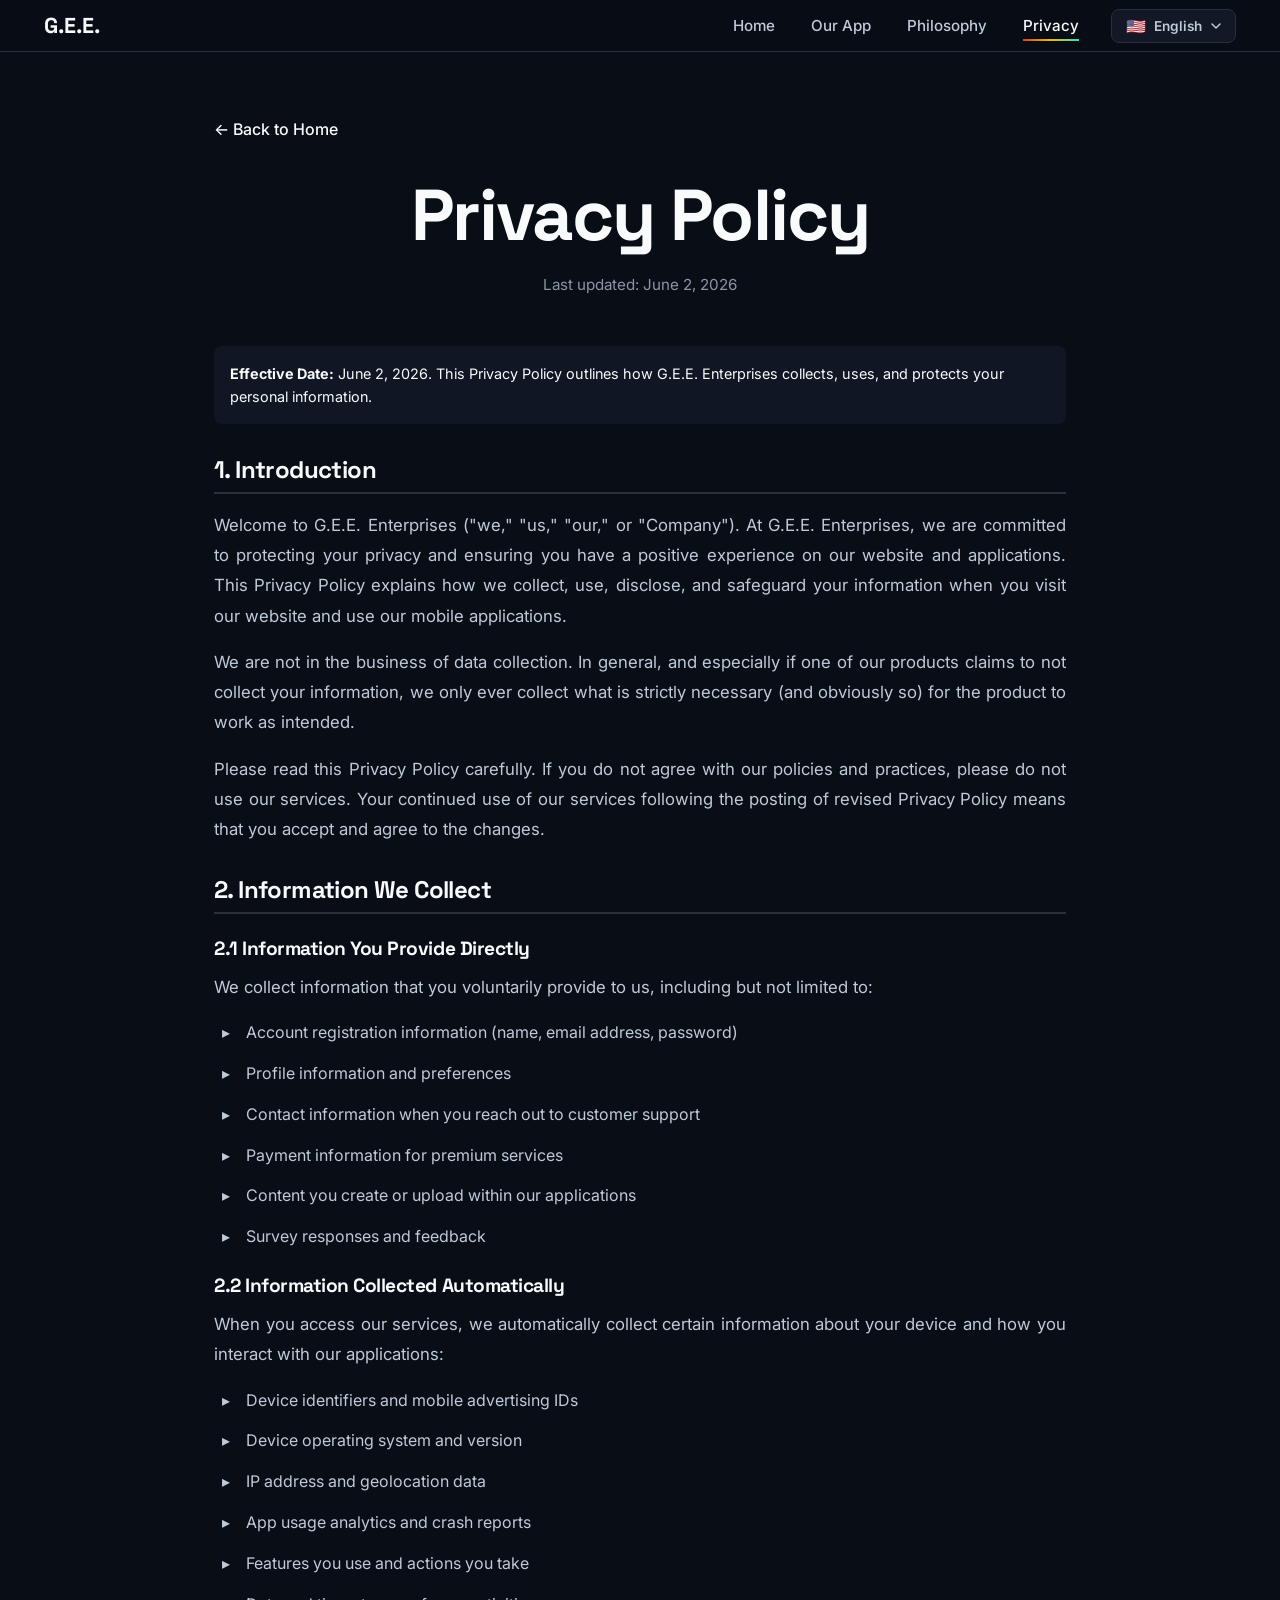
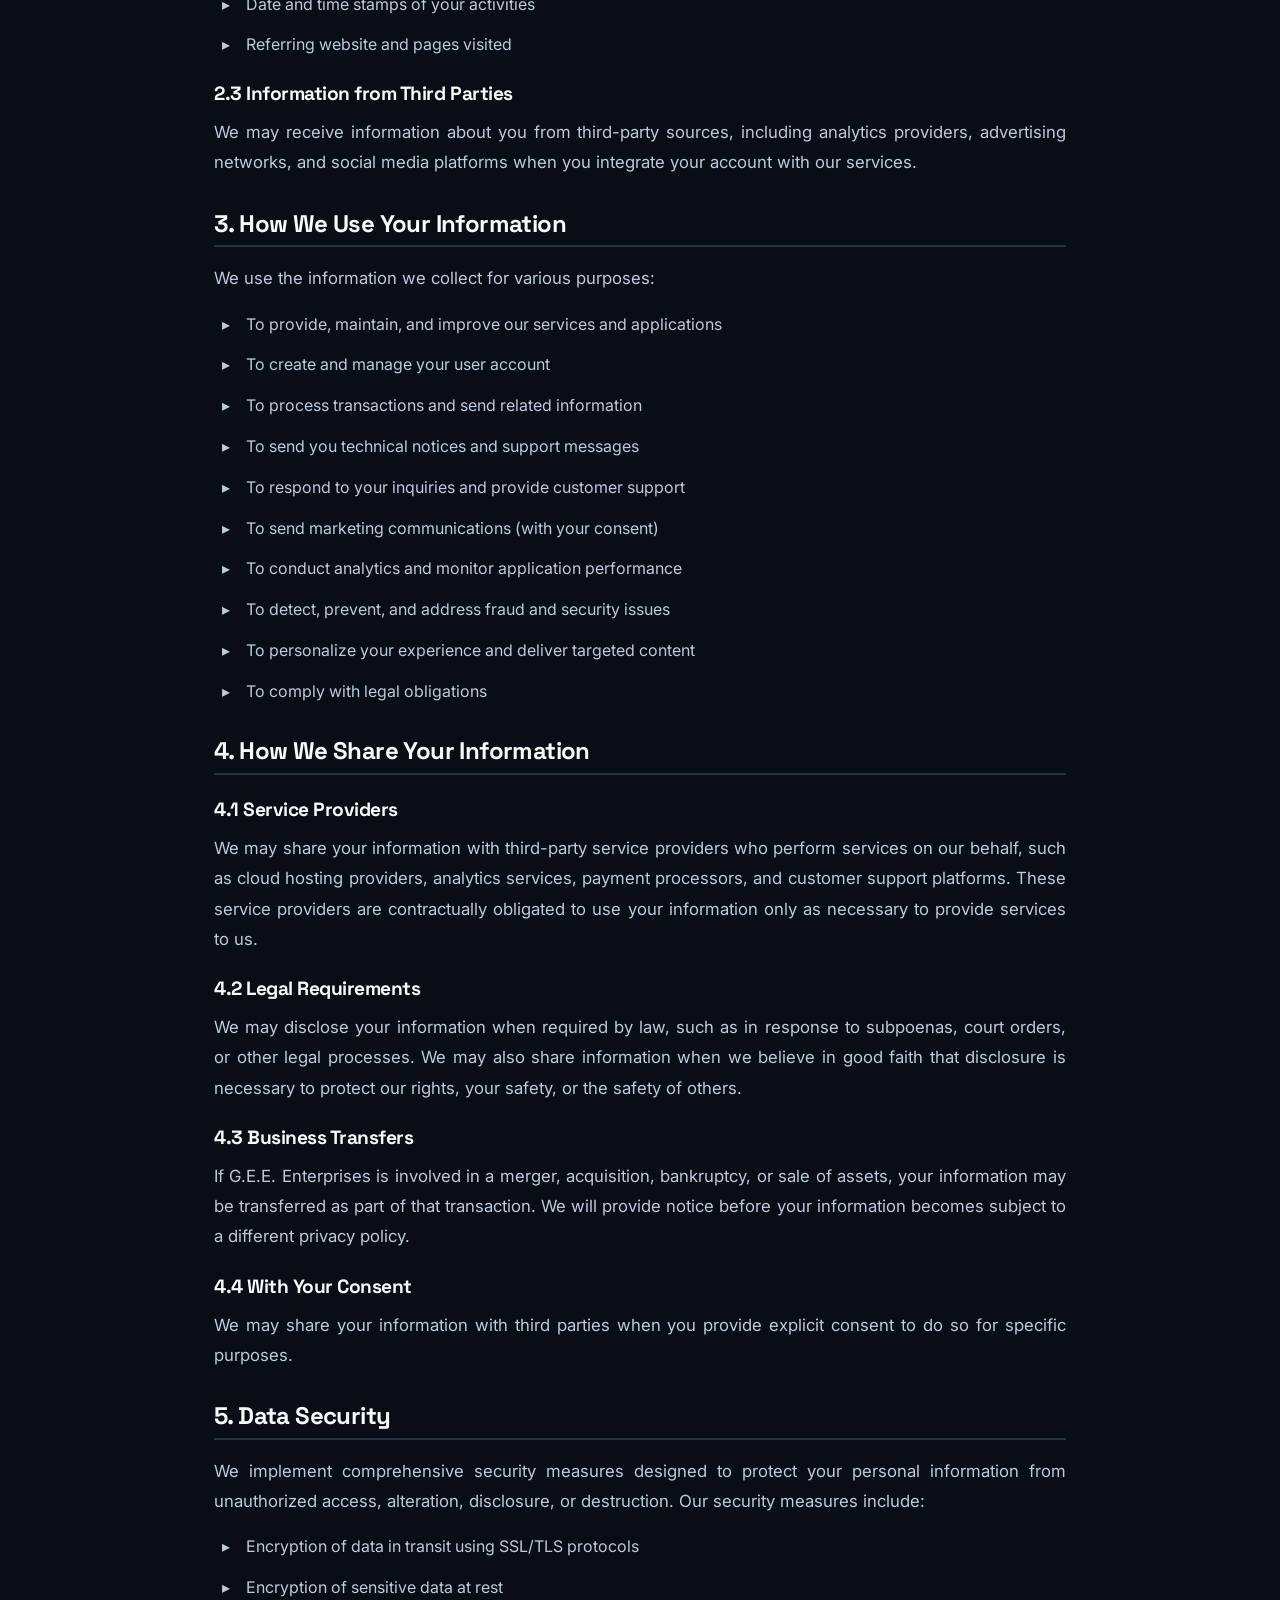
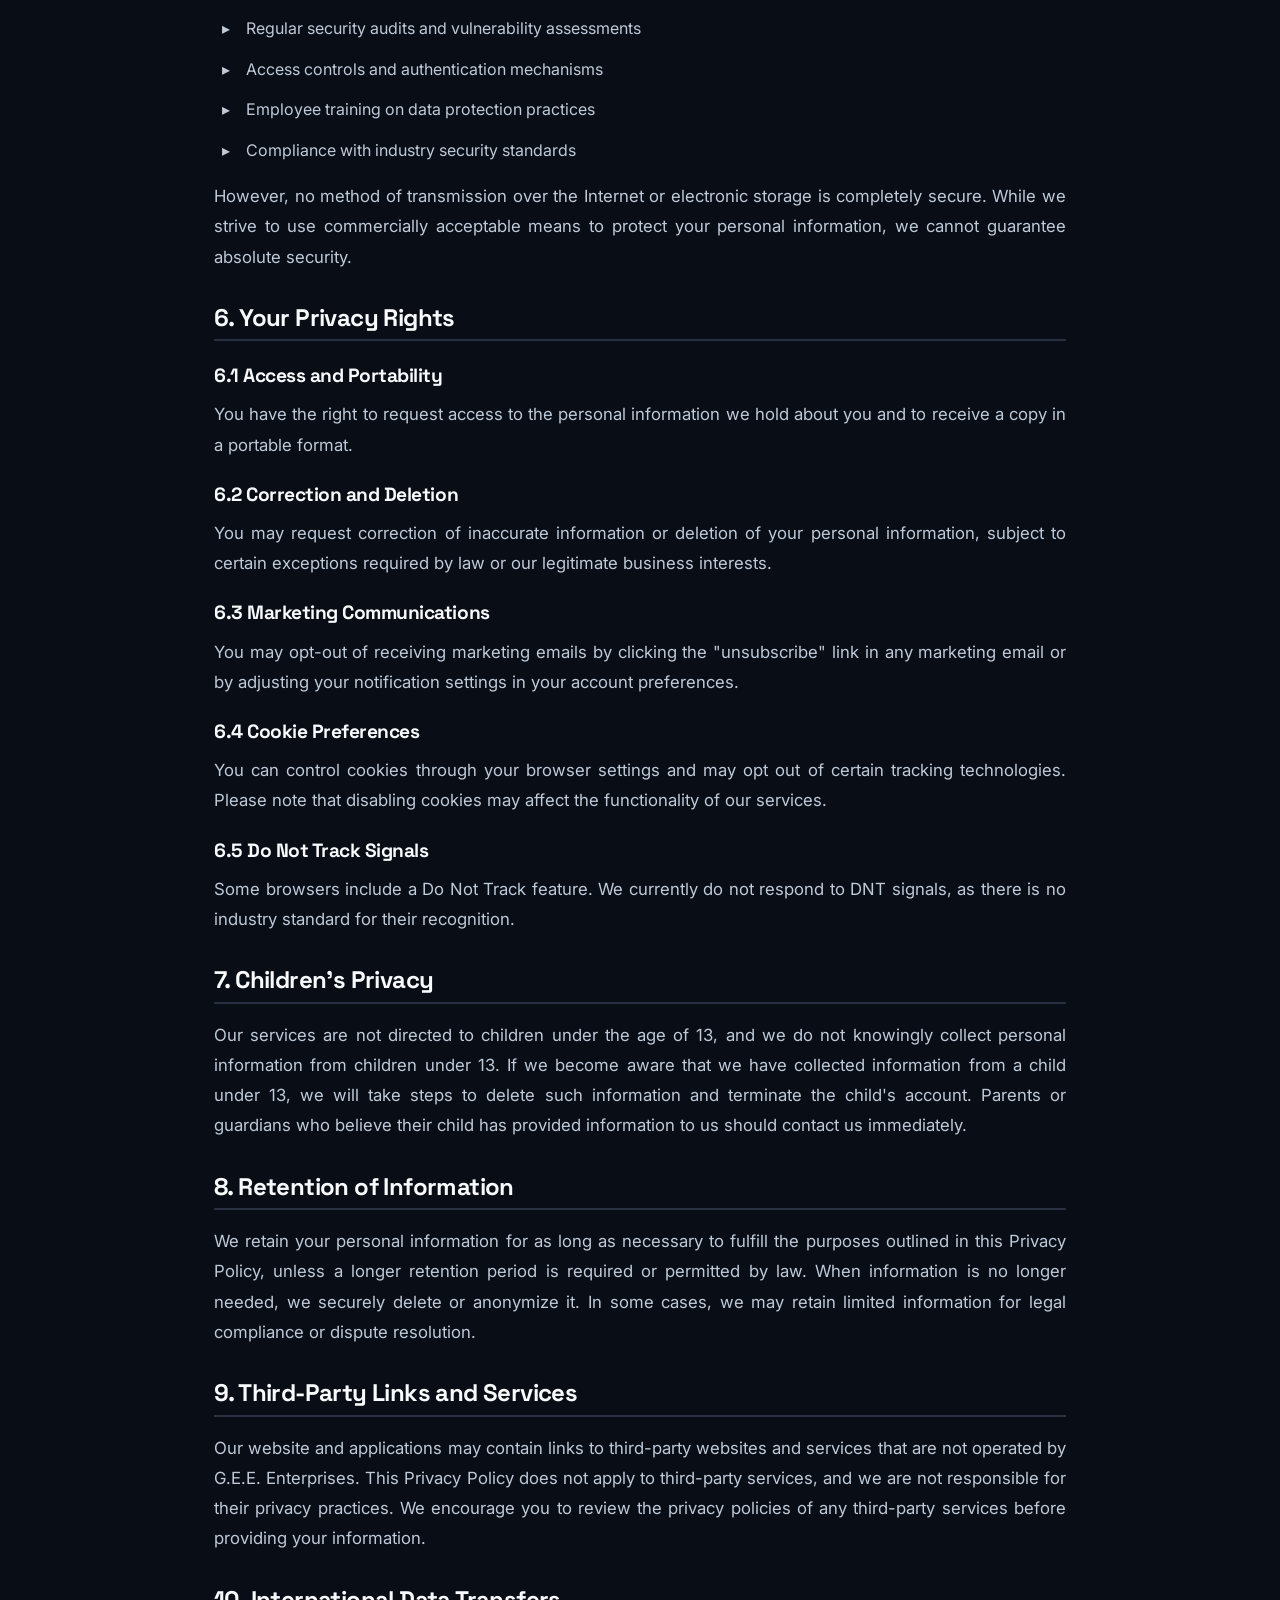
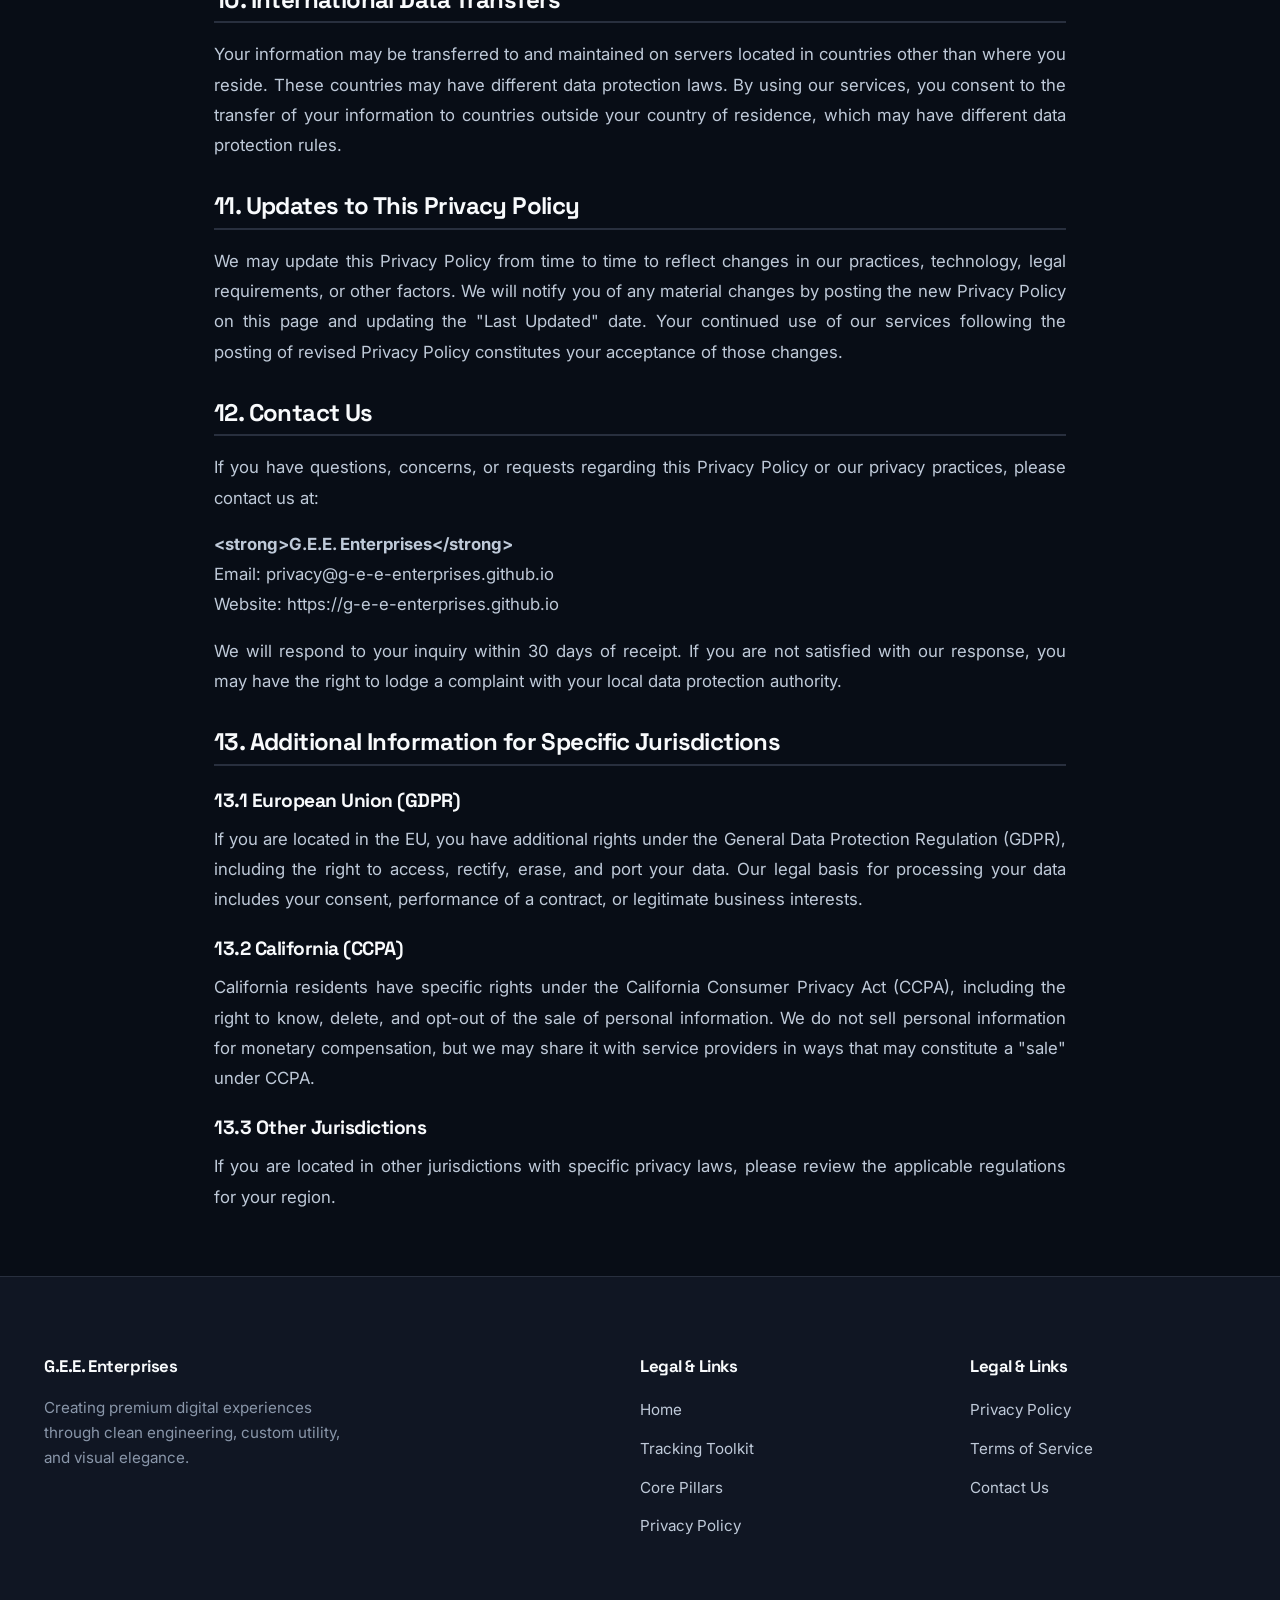
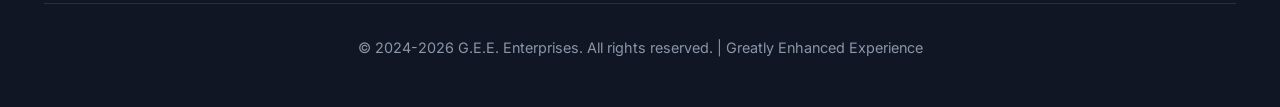
==== commit 937440c6: "i10n" ====
--- a/privacy-policy.html
+++ b/privacy-policy.html
@@ -6,8 +6,10 @@
     <meta name="description" content="Privacy Policy for G.E.E. Enterprises applications and services.">
     <meta name="theme-color" content="#0f1419">
     
-    <title>Privacy Policy | G.E.E. Enterprises</title>
+    <title data-i18n="privacy_title">Privacy Policy | G.E.E. Enterprises</title>
     <link rel="stylesheet" href="styles.css">
+    <script src="translations.js" defer></script>
+    <script src="i18n.js" defer></script>
     <link rel="preconnect" href="https://fonts.googleapis.com">
     <link rel="preconnect" href="https://fonts.gstatic.com" crossorigin>
     <link href="https://fonts.googleapis.com/css2?family=Inter:wght@300;400;500;600;700&family=Space+Grotesk:wght@600;700&display=swap" rel="stylesheet">
@@ -124,228 +126,245 @@
                 <div class="logo">
                     <span class="logo-text">G.E.E.</span>
                 </div>
-                <ul class="nav-links">
-                    <li><a href="index.html#home" class="nav-link">Home</a></li>
-                    <li><a href="index.html#app" class="nav-link">App</a></li>
-                    <li><a href="index.html#features" class="nav-link">Features</a></li>
-                    <li><a href="#" class="nav-link active">Privacy</a></li>
-                </ul>
+                <div class="nav-right">
+                    <ul class="nav-links">
+                        <li><a href="index.html#home" class="nav-link" data-i18n="nav.home">Home</a></li>
+                        <li><a href="index.html#app" class="nav-link" data-i18n="nav.app">App</a></li>
+                        <li><a href="index.html#philosophy" class="nav-link" data-i18n="nav.philosophy">Philosophy</a></li>
+                        <li><a href="#" class="nav-link active" data-i18n="nav.privacy">Privacy</a></li>
+                    </ul>
+                    <div class="lang-selector">
+                        <button class="lang-btn" id="lang-btn" aria-haspopup="true" aria-expanded="false" aria-label="Select Language">
+                            <span class="lang-flag" id="current-lang-flag">🇺🇸</span>
+                            <span class="lang-text" id="current-lang-text">English</span>
+                            <svg class="lang-arrow" width="10" height="6" viewBox="0 0 10 6" fill="none" xmlns="http://www.w3.org/2000/svg">
+                                <path d="M1 1L5 5L9 1" stroke="currentColor" stroke-width="1.5" stroke-linecap="round" stroke-linejoin="round"/>
+                            </svg>
+                        </button>
+                        <div class="lang-dropdown" id="lang-dropdown" role="menu">
+                            <button class="lang-option" data-lang="en" role="menuitem">🇺🇸 English</button>
+                            <button class="lang-option" data-lang="es" role="menuitem">🇪🇸 Español</button>
+                            <button class="lang-option" data-lang="de" role="menuitem">🇩🇪 Deutsch</button>
+                            <button class="lang-option" data-lang="fr" role="menuitem">🇫🇷 Français</button>
+                        </div>
+                    </div>
+                </div>
             </div>
         </div>
     </nav>
 
     <!-- Privacy Policy Content -->
     <main class="privacy-container">
-        <a href="index.html" class="back-link">← Back to Home</a>
+        <a href="index.html" class="back-link" data-i18n="privacy.back_link">← Back to Home</a>
 
         <div class="privacy-header">
-            <h1>Privacy Policy</h1>
-            <p>Last updated: June 2, 2026</p>
+            <h1 data-i18n="privacy.title">Privacy Policy</h1>
+            <p data-i18n="privacy.last_updated">Last updated: June 2, 2026</p>
         </div>
 
         <div class="last-updated">
-            <strong>Effective Date:</strong> June 2, 2026. This Privacy Policy outlines how G.E.E. Enterprises collects, uses, and protects your personal information.
+            <strong data-i18n="privacy.effective_date_label">Effective Date:</strong> <span data-i18n="privacy.effective_date_desc">June 2, 2026. This Privacy Policy outlines how G.E.E. Enterprises collects, uses, and protects your personal information.</span>
         </div>
 
         <div class="privacy-content">
             <div class="privacy-section">
-                <h2>1. Introduction</h2>
+                <h2 data-i18n="privacy.sec1_title">1. Introduction</h2>
+                <p data-i18n="privacy.sec1_p1">
+                    Welcome to G.E.E. Enterprises ("we," "us," "our," or "Company"). At G.E.E. Enterprises, we are committed to protecting your privacy and ensuring you have a positive experience on our website and applications. This Privacy Policy explains how we collect, use, disclose, and safeguard your information when you visit our website and use our mobile applications.
+                </p>
+                <p data-i18n="privacy.sec1_p1_extra">
+                    We are not in the business of data collection. In general, and especially if one of our products claims to not collect your information, we only ever collect what is strictly necessary (and obviously so) for the product to work as intended.
+                </p>
+                <p data-i18n="privacy.sec1_p2">
+                    Please read this Privacy Policy carefully. If you do not agree with our policies and practices, please do not use our services. Your continued use of our services following the posting of revised Privacy Policy means that you accept and agree to the changes.
+                </p>
+            </div>
+
+            <div class="privacy-section">
+                <h2 data-i18n="privacy.sec2_title">2. Information We Collect</h2>
+                
+                <h3 data-i18n="privacy.sec2_1_title">2.1 Information You Provide Directly</h3>
+                <p data-i18n="privacy.sec2_1_desc">We collect information that you voluntarily provide to us, including but not limited to:</p>
+                <ul>
+                    <li data-i18n="privacy.sec2_1_li1">Account registration information (name, email address, password)</li>
+                    <li data-i18n="privacy.sec2_1_li2">Profile information and preferences</li>
+                    <li data-i18n="privacy.sec2_1_li3">Contact information when you reach out to customer support</li>
+                    <li data-i18n="privacy.sec2_1_li4">Payment information for premium services</li>
+                    <li data-i18n="privacy.sec2_1_li5">Content you create or upload within our applications</li>
+                    <li data-i18n="privacy.sec2_1_li6">Survey responses and feedback</li>
+                </ul>
+
+                <h3 data-i18n="privacy.sec2_2_title">2.2 Information Collected Automatically</h3>
+                <p data-i18n="privacy.sec2_2_desc">When you access our services, we automatically collect certain information about your device and how you interact with our applications:</p>
+                <ul>
+                    <li data-i18n="privacy.sec2_2_li1">Device identifiers and mobile advertising IDs</li>
+                    <li data-i18n="privacy.sec2_2_li2">Device operating system and version</li>
+                    <li data-i18n="privacy.sec2_2_li3">IP address and geolocation data</li>
+                    <li data-i18n="privacy.sec2_2_li4">App usage analytics and crash reports</li>
+                    <li data-i18n="privacy.sec2_2_li5">Features you use and actions you take</li>
+                    <li data-i18n="privacy.sec2_2_li6">Date and time stamps of your activities</li>
+                    <li data-i18n="privacy.sec2_2_li7">Referring website and pages visited</li>
+                </ul>
+
+                <h3 data-i18n="privacy.sec2_3_title">2.3 Information from Third Parties</h3>
+                <p data-i18n="privacy.sec2_3_desc">
+                    We may receive information about you from third-party sources, including analytics providers, advertising networks, and social media platforms when you integrate your account with our services.
+                </p>
+            </div>
+
+            <div class="privacy-section">
+                <h2 data-i18n="privacy.sec3_title">3. How We Use Your Information</h2>
+                <p data-i18n="privacy.sec3_desc">We use the information we collect for various purposes:</p>
+                <ul>
+                    <li data-i18n="privacy.sec3_li1">To provide, maintain, and improve our services and applications</li>
+                    <li data-i18n="privacy.sec3_li2">To create and manage your user account</li>
+                    <li data-i18n="privacy.sec3_li3">To process transactions and send related information</li>
+                    <li data-i18n="privacy.sec3_li4">To send you technical notices and support messages</li>
+                    <li data-i18n="privacy.sec3_li5">To respond to your inquiries and provide customer support</li>
+                    <li data-i18n="privacy.sec3_li6">To send marketing communications (with your consent)</li>
+                    <li data-i18n="privacy.sec3_li7">To conduct analytics and monitor application performance</li>
+                    <li data-i18n="privacy.sec3_li8">To detect, prevent, and address fraud and security issues</li>
+                    <li data-i18n="privacy.sec3_li9">To personalize your experience and deliver targeted content</li>
+                    <li data-i18n="privacy.sec3_li10">To comply with legal obligations</li>
+                </ul>
+            </div>
+
+            <div class="privacy-section">
+                <h2 data-i18n="privacy.sec4_title">4. How We Share Your Information</h2>
+                
+                <h3 data-i18n="privacy.sec4_1_title">4.1 Service Providers</h3>
+                <p data-i18n="privacy.sec4_1_desc">
+                    We may share your information with third-party service providers who perform services on our behalf, such as cloud hosting providers, analytics services, payment processors, and customer support platforms. These service providers are contractually obligated to use your information only as necessary to provide services to us.
+                </p>
+
+                <h3 data-i18n="privacy.sec4_2_title">4.2 Legal Requirements</h3>
+                <p data-i18n="privacy.sec4_2_desc">
+                    We may disclose your information when required by law, such as in response to subpoenas, court orders, or other legal processes. We may also share information when we believe in good faith that disclosure is necessary to protect our rights, your safety, or the safety of others.
+                </p>
+
+                <h3 data-i18n="privacy.sec4_3_title">4.3 Business Transfers</h3>
+                <p data-i18n="privacy.sec4_3_desc">
+                    If G.E.E. Enterprises is involved in a merger, acquisition, bankruptcy, or sale of assets, your information may be transferred as part of that transaction. We will provide notice before your information becomes subject to a different privacy policy.
+                </p>
+
+                <h3 data-i18n="privacy.sec4_4_title">4.4 With Your Consent</h3>
+                <p data-i18n="privacy.sec4_4_desc">
+                    We may share your information with third parties when you provide explicit consent to do so for specific purposes.
+                </p>
+            </div>
+
+            <div class="privacy-section">
+                <h2 data-i18n="privacy.sec5_title">5. Data Security</h2>
+                <p data-i18n="privacy.sec5_desc1">
+                    We implement comprehensive security measures designed to protect your personal information from unauthorized access, alteration, disclosure, or destruction. Our security measures include:
+                </p>
+                <ul>
+                    <li data-i18n="privacy.sec5_li1">Encryption of data in transit using SSL/TLS protocols</li>
+                    <li data-i18n="privacy.sec5_li2">Encryption of sensitive data at rest</li>
+                    <li data-i18n="privacy.sec5_li3">Regular security audits and vulnerability assessments</li>
+                    <li data-i18n="privacy.sec5_li4">Access controls and authentication mechanisms</li>
+                    <li data-i18n="privacy.sec5_li5">Employee training on data protection practices</li>
+                    <li data-i18n="privacy.sec5_li6">Compliance with industry security standards</li>
+                </ul>
+                <p data-i18n="privacy.sec5_desc2">
+                    However, no method of transmission over the Internet or electronic storage is completely secure. While we strive to use commercially acceptable means to protect your personal information, we cannot guarantee absolute security.
+                </p>
+            </div>
+
+            <div class="privacy-section">
+                <h2 data-i18n="privacy.sec6_title">6. Your Privacy Rights</h2>
+                
+                <h3 data-i18n="privacy.sec6_1_title">6.1 Access and Portability</h3>
+                <p data-i18n="privacy.sec6_1_desc">
+                    You have the right to request access to the personal information we hold about you and to receive a copy in a portable format.
+                </p>
+
+                <h3 data-i18n="privacy.sec6_2_title">6.2 Correction and Deletion</h3>
+                <p data-i18n="privacy.sec6_2_desc">
+                    You may request correction of inaccurate information or deletion of your personal information, subject to certain exceptions required by law or our legitimate business interests.
+                </p>
+
+                <h3 data-i18n="privacy.sec6_3_title">6.3 Marketing Communications</h3>
+                <p data-i18n="privacy.sec6_3_desc">
+                    You may opt-out of receiving marketing emails by clicking the "unsubscribe" link in any marketing email or by adjusting your notification settings in your account preferences.
+                </p>
+
+                <h3 data-i18n="privacy.sec6_4_title">6.4 Cookie Preferences</h3>
+                <p data-i18n="privacy.sec6_4_desc">
+                    You can control cookies through your browser settings and may opt out of certain tracking technologies. Please note that disabling cookies may affect the functionality of our services.
+                </p>
+
+                <h3 data-i18n="privacy.sec6_5_title">6.5 Do Not Track Signals</h3>
+                <p data-i18n="privacy.sec6_5_desc">
+                    Some browsers include a Do Not Track feature. We currently do not respond to DNT signals, as there is no industry standard for their recognition.
+                </p>
+            </div>
+
+            <div class="privacy-section">
+                <h2 data-i18n="privacy.sec7_title">7. Children's Privacy</h2>
+                <p data-i18n="privacy.sec7_desc">
+                    Our services are not directed to children under the age of 13, and we do not knowingly collect personal information from children under 13. If we become aware that we have collected information from a child under 13, we will take steps to delete such information and terminate the child's account. Parents or guardians who believe their child has provided information to us should contact us immediately.
+                </p>
+            </div>
+
+            <div class="privacy-section">
+                <h2 data-i18n="privacy.sec8_title">8. Retention of Information</h2>
+                <p data-i18n="privacy.sec8_desc">
+                    We retain your personal information for as long as necessary to fulfill the purposes outlined in this Privacy Policy, unless a longer retention period is required or permitted by law. When information is no longer needed, we securely delete or anonymize it. In some cases, we may retain limited information for legal compliance or dispute resolution.
+                </p>
+            </div>
+
+            <div class="privacy-section">
+                <h2 data-i18n="privacy.sec9_title">9. Third-Party Links and Services</h2>
+                <p data-i18n="privacy.sec9_desc">
+                    Our website and applications may contain links to third-party websites and services that are not operated by G.E.E. Enterprises. This Privacy Policy does not apply to third-party services, and we are not responsible for their privacy practices. We encourage you to review the privacy policies of any third-party services before providing your information.
+                </p>
+            </div>
+
+            <div class="privacy-section">
+                <h2 data-i18n="privacy.sec10_title">10. International Data Transfers</h2>
+                <p data-i18n="privacy.sec10_desc">
+                    Your information may be transferred to and maintained on servers located in countries other than where you reside. These countries may have different data protection laws. By using our services, you consent to the transfer of your information to countries outside your country of residence, which may have different data protection rules.
+                </p>
+            </div>
+
+            <div class="privacy-section">
+                <h2 data-i18n="privacy.sec11_title">11. Updates to This Privacy Policy</h2>
+                <p data-i18n="privacy.sec11_desc">
+                    We may update this Privacy Policy from time to time to reflect changes in our practices, technology, legal requirements, or other factors. We will notify you of any material changes by posting the new Privacy Policy on this page and updating the "Last Updated" date. Your continued use of our services following the posting of revised Privacy Policy constitutes your acceptance of those changes.
+                </p>
+            </div>
+
+            <div class="privacy-section">
+                <h2 data-i18n="privacy.sec12_title">12. Contact Us</h2>
+                <p data-i18n="privacy.sec12_desc">
+                    If you have questions, concerns, or requests regarding this Privacy Policy or our privacy practices, please contact us at:
+                </p>
                 <p>
-                    Welcome to G.E.E. Enterprises ("we," "us," "our," or "Company"). At G.E.E. Enterprises, we are committed to protecting your privacy and ensuring you have a positive experience on our website and applications. This Privacy Policy explains how we collect, use, disclose, and safeguard your information when you visit our website and use our mobile applications.
-                </p>
-                <p>
-                    We are not in the business of data collection. In general, and especially if one of our products claims to not collect your information, we only ever collect what is strictly necessary (and obviously so) for the product to work as intended.
-                </p>
-                <p>
-                    Please read this Privacy Policy carefully. If you do not agree with our policies and practices, please do not use our services. Your continued use of our services following the posting of revised Privacy Policy means that you accept and agree to the changes.
-                </p>
-            </div>
-
-            <div class="privacy-section">
-                <h2>2. Information We Collect</h2>
+                    <strong data-i18n="privacy.sec12_li1">G.E.E. Enterprises</strong><br>
+                    <span data-i18n="privacy.sec12_li2">Email: privacy@g-e-e-enterprises.github.io</span><br>
+                    <span data-i18n="privacy.sec12_li3">Website: https://g-e-e-enterprises.github.io</span><br>
+                </p>
+                <p data-i18n="privacy.sec12_footer">
+                    We will respond to your inquiry within 30 days of receipt. If you are not satisfied with our response, you may have the right to lodge a complaint with your local data protection authority.
+                </p>
+            </div>
+
+            <div class="privacy-section">
+                <h2 data-i18n="privacy.sec13_title">13. Additional Information for Specific Jurisdictions</h2>
                 
-                <h3>2.1 Information You Provide Directly</h3>
-                <p>We collect information that you voluntarily provide to us, including but not limited to:</p>
-                <ul>
-                    <li>Account registration information (name, email address, password)</li>
-                    <li>Profile information and preferences</li>
-                    <li>Contact information when you reach out to customer support</li>
-                    <li>Payment information for premium services</li>
-                    <li>Content you create or upload within our applications</li>
-                    <li>Survey responses and feedback</li>
-                </ul>
-
-                <h3>2.2 Information Collected Automatically</h3>
-                <p>When you access our services, we automatically collect certain information about your device and how you interact with our applications:</p>
-                <ul>
-                    <li>Device identifiers and mobile advertising IDs</li>
-                    <li>Device operating system and version</li>
-                    <li>IP address and geolocation data</li>
-                    <li>App usage analytics and crash reports</li>
-                    <li>Features you use and actions you take</li>
-                    <li>Date and time stamps of your activities</li>
-                    <li>Referring website and pages visited</li>
-                </ul>
-
-                <h3>2.3 Information from Third Parties</h3>
-                <p>
-                    We may receive information about you from third-party sources, including analytics providers, advertising networks, and social media platforms when you integrate your account with our services.
-                </p>
-            </div>
-
-            <div class="privacy-section">
-                <h2>3. How We Use Your Information</h2>
-                <p>We use the information we collect for various purposes:</p>
-                <ul>
-                    <li>To provide, maintain, and improve our services and applications</li>
-                    <li>To create and manage your user account</li>
-                    <li>To process transactions and send related information</li>
-                    <li>To send you technical notices and support messages</li>
-                    <li>To respond to your inquiries and provide customer support</li>
-                    <li>To send marketing communications (with your consent)</li>
-                    <li>To conduct analytics and monitor application performance</li>
-                    <li>To detect, prevent, and address fraud and security issues</li>
-                    <li>To personalize your experience and deliver targeted content</li>
-                    <li>To comply with legal obligations</li>
-                </ul>
-            </div>
-
-            <div class="privacy-section">
-                <h2>4. How We Share Your Information</h2>
-                
-                <h3>4.1 Service Providers</h3>
-                <p>
-                    We may share your information with third-party service providers who perform services on our behalf, such as cloud hosting providers, analytics services, payment processors, and customer support platforms. These service providers are contractually obligated to use your information only as necessary to provide services to us.
-                </p>
-
-                <h3>4.2 Legal Requirements</h3>
-                <p>
-                    We may disclose your information when required by law, such as in response to subpoenas, court orders, or other legal processes. We may also share information when we believe in good faith that disclosure is necessary to protect our rights, your safety, or the safety of others.
-                </p>
-
-                <h3>4.3 Business Transfers</h3>
-                <p>
-                    If G.E.E. Enterprises is involved in a merger, acquisition, bankruptcy, or sale of assets, your information may be transferred as part of that transaction. We will provide notice before your information becomes subject to a different privacy policy.
-                </p>
-
-                <h3>4.4 With Your Consent</h3>
-                <p>
-                    We may share your information with third parties when you provide explicit consent to do so for specific purposes.
-                </p>
-            </div>
-
-            <div class="privacy-section">
-                <h2>5. Data Security</h2>
-                <p>
-                    We implement comprehensive security measures designed to protect your personal information from unauthorized access, alteration, disclosure, or destruction. Our security measures include:
-                </p>
-                <ul>
-                    <li>Encryption of data in transit using SSL/TLS protocols</li>
-                    <li>Encryption of sensitive data at rest</li>
-                    <li>Regular security audits and vulnerability assessments</li>
-                    <li>Access controls and authentication mechanisms</li>
-                    <li>Employee training on data protection practices</li>
-                    <li>Compliance with industry security standards</li>
-                </ul>
-                <p>
-                    However, no method of transmission over the Internet or electronic storage is completely secure. While we strive to use commercially acceptable means to protect your personal information, we cannot guarantee absolute security.
-                </p>
-            </div>
-
-            <div class="privacy-section">
-                <h2>6. Your Privacy Rights</h2>
-                
-                <h3>6.1 Access and Portability</h3>
-                <p>
-                    You have the right to request access to the personal information we hold about you and to receive a copy in a portable format.
-                </p>
-
-                <h3>6.2 Correction and Deletion</h3>
-                <p>
-                    You may request correction of inaccurate information or deletion of your personal information, subject to certain exceptions required by law or our legitimate business interests.
-                </p>
-
-                <h3>6.3 Marketing Communications</h3>
-                <p>
-                    You may opt-out of receiving marketing emails by clicking the "unsubscribe" link in any marketing email or by adjusting your notification settings in your account preferences.
-                </p>
-
-                <h3>6.4 Cookie Preferences</h3>
-                <p>
-                    You can control cookies through your browser settings and may opt out of certain tracking technologies. Please note that disabling cookies may affect the functionality of our services.
-                </p>
-
-                <h3>6.5 Do Not Track Signals</h3>
-                <p>
-                    Some browsers include a Do Not Track feature. We currently do not respond to DNT signals, as there is no industry standard for their recognition.
-                </p>
-            </div>
-
-            <div class="privacy-section">
-                <h2>7. Children's Privacy</h2>
-                <p>
-                    Our services are not directed to children under the age of 13, and we do not knowingly collect personal information from children under 13. If we become aware that we have collected information from a child under 13, we will take steps to delete such information and terminate the child's account. Parents or guardians who believe their child has provided information to us should contact us immediately.
-                </p>
-            </div>
-
-            <div class="privacy-section">
-                <h2>8. Retention of Information</h2>
-                <p>
-                    We retain your personal information for as long as necessary to fulfill the purposes outlined in this Privacy Policy, unless a longer retention period is required or permitted by law. When information is no longer needed, we securely delete or anonymize it. In some cases, we may retain limited information for legal compliance or dispute resolution.
-                </p>
-            </div>
-
-            <div class="privacy-section">
-                <h2>9. Third-Party Links and Services</h2>
-                <p>
-                    Our website and applications may contain links to third-party websites and services that are not operated by G.E.E. Enterprises. This Privacy Policy does not apply to third-party services, and we are not responsible for their privacy practices. We encourage you to review the privacy policies of any third-party services before providing your information.
-                </p>
-            </div>
-
-            <div class="privacy-section">
-                <h2>10. International Data Transfers</h2>
-                <p>
-                    Your information may be transferred to and maintained on servers located in countries other than where you reside. These countries may have different data protection laws. By using our services, you consent to the transfer of your information to countries outside your country of residence, which may have different data protection rules.
-                </p>
-            </div>
-
-            <div class="privacy-section">
-                <h2>11. Updates to This Privacy Policy</h2>
-                <p>
-                    We may update this Privacy Policy from time to time to reflect changes in our practices, technology, legal requirements, or other factors. We will notify you of any material changes by posting the new Privacy Policy on this page and updating the "Last Updated" date. Your continued use of our services following the posting of revised Privacy Policy constitutes your acceptance of those changes.
-                </p>
-            </div>
-
-            <div class="privacy-section">
-                <h2>12. Contact Us</h2>
-                <p>
-                    If you have questions, concerns, or requests regarding this Privacy Policy or our privacy practices, please contact us at:
-                </p>
-                <p>
-                    <strong>G.E.E. Enterprises</strong><br>
-                    Email: privacy@g-e-e-enterprises.github.io<br>
-                    Website: https://g-e-e-enterprises.github.io<br>
-                </p>
-                <p>
-                    We will respond to your inquiry within 30 days of receipt. If you are not satisfied with our response, you may have the right to lodge a complaint with your local data protection authority.
-                </p>
-            </div>
-
-            <div class="privacy-section">
-                <h2>13. Additional Information for Specific Jurisdictions</h2>
-                
-                <h3>13.1 European Union (GDPR)</h3>
-                <p>
+                <h3 data-i18n="privacy.sec13_1_title">13.1 European Union (GDPR)</h3>
+                <p data-i18n="privacy.sec13_1_desc">
                     If you are located in the EU, you have additional rights under the General Data Protection Regulation (GDPR), including the right to access, rectify, erase, and port your data. Our legal basis for processing your data includes your consent, performance of a contract, or legitimate business interests.
                 </p>
 
-                <h3>13.2 California (CCPA)</h3>
-                <p>
+                <h3 data-i18n="privacy.sec13_2_title">13.2 California (CCPA)</h3>
+                <p data-i18n="privacy.sec13_2_desc">
                     California residents have specific rights under the California Consumer Privacy Act (CCPA), including the right to know, delete, and opt-out of the sale of personal information. We do not sell personal information for monetary compensation, but we may share it with service providers in ways that may constitute a "sale" under CCPA.
                 </p>
 
-                <h3>13.3 Other Jurisdictions</h3>
-                <p>
+                <h3 data-i18n="privacy.sec13_3_title">13.3 Other Jurisdictions</h3>
+                <p data-i18n="privacy.sec13_3_desc">
                     If you are located in other jurisdictions with specific privacy laws, please review the applicable regulations for your region.
                 </p>
             </div>
@@ -357,29 +376,29 @@
         <div class="container">
             <div class="footer-content">
                 <div class="footer-section">
-                    <h4>G.E.E. Enterprises</h4>
-                    <p>Creating exceptional digital experiences through innovative technology.</p>
+                    <h4 data-i18n="footer.about_title">G.E.E. Enterprises</h4>
+                    <p data-i18n="footer.about_text">Creating exceptional digital experiences through innovative technology.</p>
                 </div>
                 <div class="footer-section">
-                    <h4>Quick Links</h4>
+                    <h4 data-i18n="footer.legal_title">Quick Links</h4>
                     <ul>
-                        <li><a href="index.html#home">Home</a></li>
-                        <li><a href="index.html#app">App</a></li>
-                        <li><a href="index.html#features">Features</a></li>
-                        <li><a href="#">Privacy Policy</a></li>
+                        <li><a href="index.html#home" data-i18n="footer.link_home">Home</a></li>
+                        <li><a href="index.html#app" data-i18n="footer.link_tt">App</a></li>
+                        <li><a href="index.html#features" data-i18n="footer.link_pillars">Features</a></li>
+                        <li><a href="#" data-i18n="footer.link_privacy">Privacy Policy</a></li>
                     </ul>
                 </div>
                 <div class="footer-section">
-                    <h4>Legal</h4>
+                    <h4 data-i18n="footer.legal_title">Legal</h4>
                     <ul>
-                        <li><a href="#">Privacy Policy</a></li>
+                        <li><a href="#" data-i18n="footer.link_privacy">Privacy Policy</a></li>
                         <li><a href="#">Terms of Service</a></li>
-                        <li><a href="#">Contact Us</a></li>
+                        <li><a href="#" data-i18n="footer.link_contact">Contact Us</a></li>
                     </ul>
                 </div>
             </div>
             <div class="footer-bottom">
-                <p>&copy; 2024-2026 G.E.E. Enterprises. All rights reserved. | Greatly Enhanced Experience</p>
+                <p data-i18n="footer.copyright">&copy; 2024-2026 G.E.E. Enterprises. All rights reserved. | Greatly Enhanced Experience</p>
             </div>
         </div>
     </footer>
--- a/styles.css
+++ b/styles.css
@@ -321,6 +321,127 @@
     font-size: 0.85rem !important;
 }
 
+.nav-right {
+    display: flex;
+    align-items: center;
+    gap: 2rem;
+}
+
+/* Language Selector Styles */
+.lang-selector {
+    position: relative;
+    display: inline-block;
+}
+
+.lang-btn {
+    display: flex;
+    align-items: center;
+    gap: 0.5rem;
+    padding: 0.5rem 0.9rem;
+    background-color: hsla(222, 30%, 15%, 0.6);
+    border: 1px solid var(--border-color);
+    border-radius: 0.5rem;
+    color: var(--text-secondary);
+    font-family: var(--font-primary);
+    font-size: 0.85rem;
+    font-weight: 600;
+    cursor: pointer;
+    backdrop-filter: blur(10px);
+    -webkit-backdrop-filter: blur(10px);
+    transition: var(--transition);
+}
+
+.lang-btn:hover,
+.lang-btn:focus-visible {
+    border-color: var(--accent-turquoise);
+    color: var(--text-primary);
+    box-shadow: 0 4px 15px hsla(174, 75%, 52%, 0.15);
+    outline: none;
+}
+
+.lang-btn[aria-expanded="true"] {
+    border-color: var(--accent-gold);
+    color: var(--text-primary);
+}
+
+.lang-flag {
+    font-size: 1rem;
+    line-height: 1;
+}
+
+.lang-text {
+    font-size: 0.85rem;
+}
+
+.lang-arrow {
+    transition: transform 0.3s ease;
+}
+
+.lang-btn[aria-expanded="true"] .lang-arrow {
+    transform: rotate(180deg);
+}
+
+.lang-dropdown {
+    position: absolute;
+    top: calc(100% + 0.6rem);
+    right: 0;
+    min-width: 140px;
+    background-color: hsla(222, 38%, 10%, 0.95);
+    backdrop-filter: blur(20px);
+    -webkit-backdrop-filter: blur(20px);
+    border: 1px solid var(--border-color);
+    border-radius: 0.6rem;
+    padding: 0.4rem;
+    display: flex;
+    flex-direction: column;
+    gap: 0.25rem;
+    z-index: 1100;
+    opacity: 0;
+    transform: translateY(-10px);
+    pointer-events: none;
+    transition: opacity 0.25s cubic-bezier(0.25, 0.8, 0.25, 1),
+                transform 0.25s cubic-bezier(0.25, 0.8, 0.25, 1);
+    box-shadow: 0 10px 30px rgba(0, 0, 0, 0.5),
+                0 0 0 1px hsla(0, 0%, 100%, 0.05);
+}
+
+.lang-dropdown.show {
+    opacity: 1;
+    transform: translateY(0);
+    pointer-events: auto;
+}
+
+.lang-option {
+    display: flex;
+    align-items: center;
+    gap: 0.6rem;
+    width: 100%;
+    padding: 0.5rem 0.8rem;
+    background: transparent;
+    border: none;
+    border-radius: 0.4rem;
+    color: var(--text-secondary);
+    font-family: var(--font-primary);
+    font-size: 0.85rem;
+    font-weight: 500;
+    text-align: left;
+    cursor: pointer;
+    transition: background-color 0.2s ease, color 0.2s ease;
+}
+
+.lang-option:hover,
+.lang-option:focus-visible {
+    background-color: hsla(222, 30%, 15%, 0.8);
+    color: var(--accent-turquoise);
+    outline: none;
+}
+
+.lang-option.active {
+    background-color: hsla(174, 75%, 52%, 0.15);
+    color: var(--accent-turquoise);
+    font-weight: 600;
+}
+
 /* ============================================
    Buttons Styling
    ============================================ */
